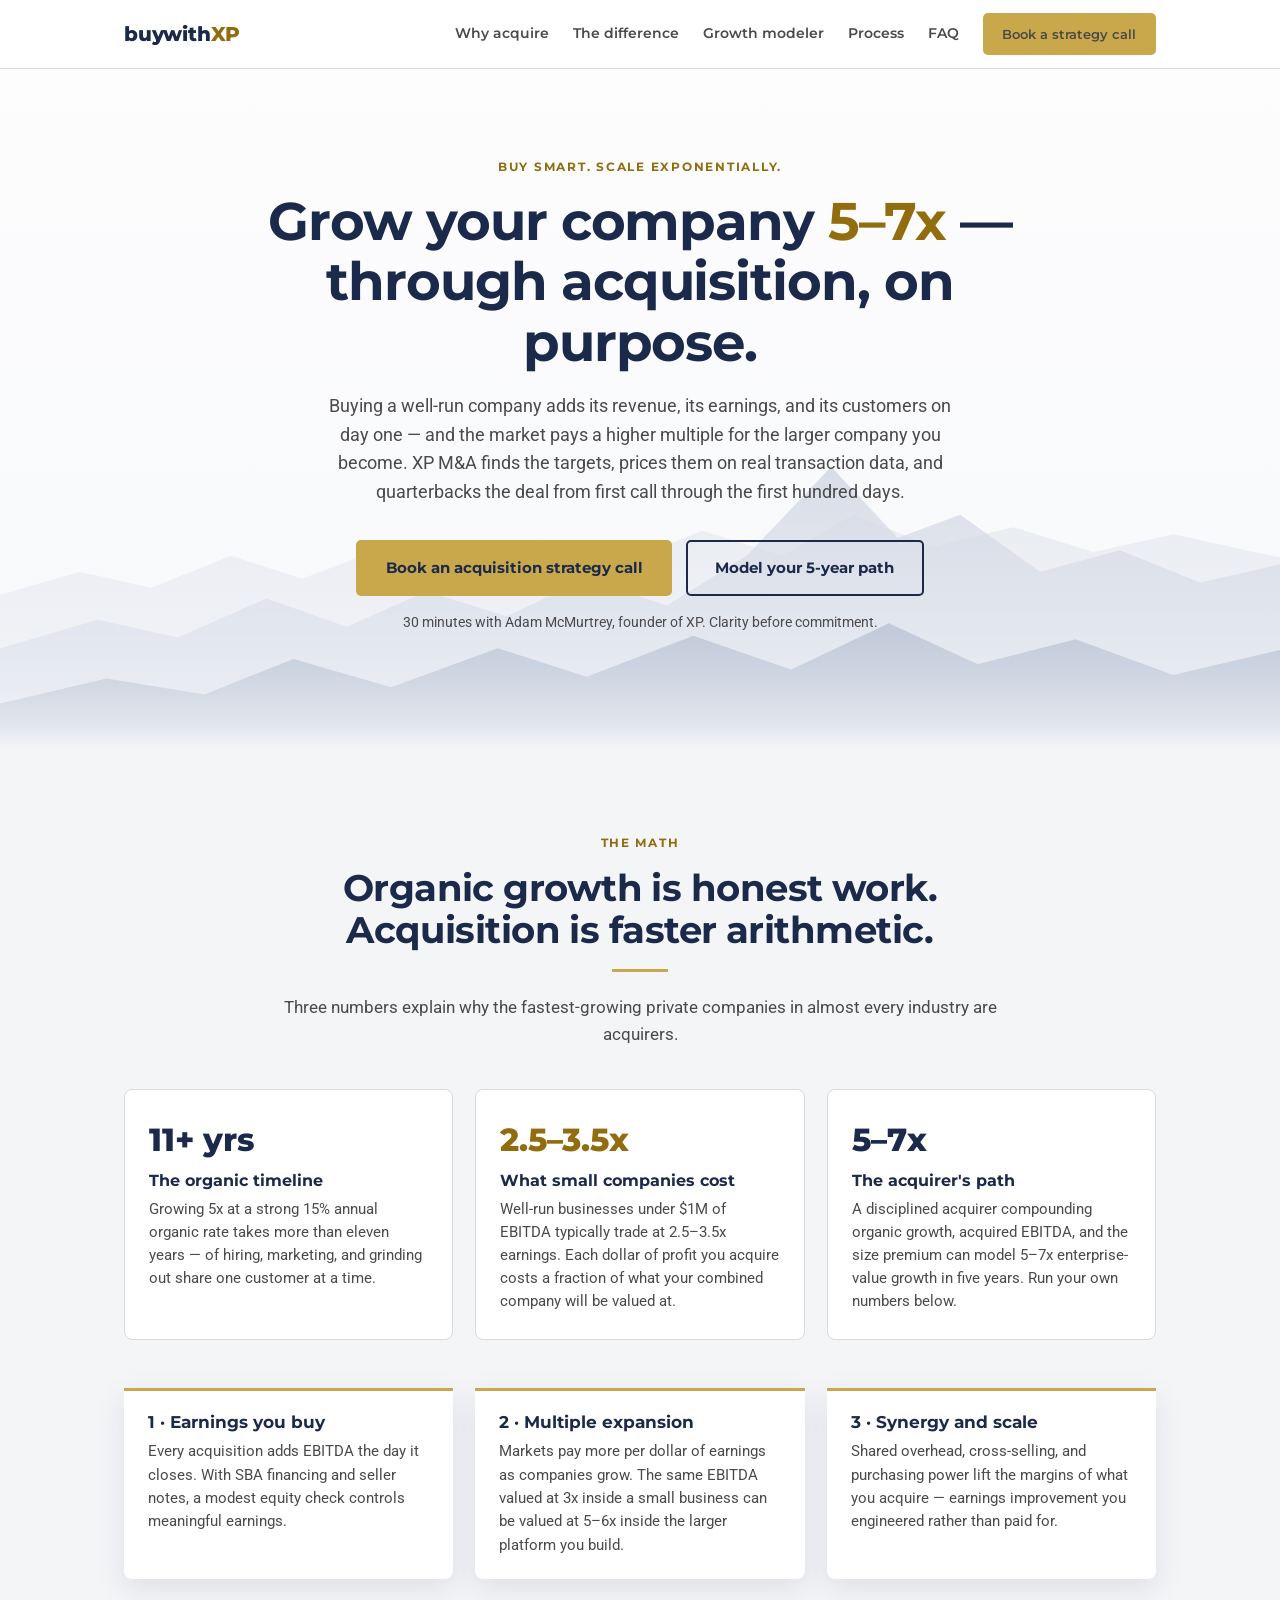
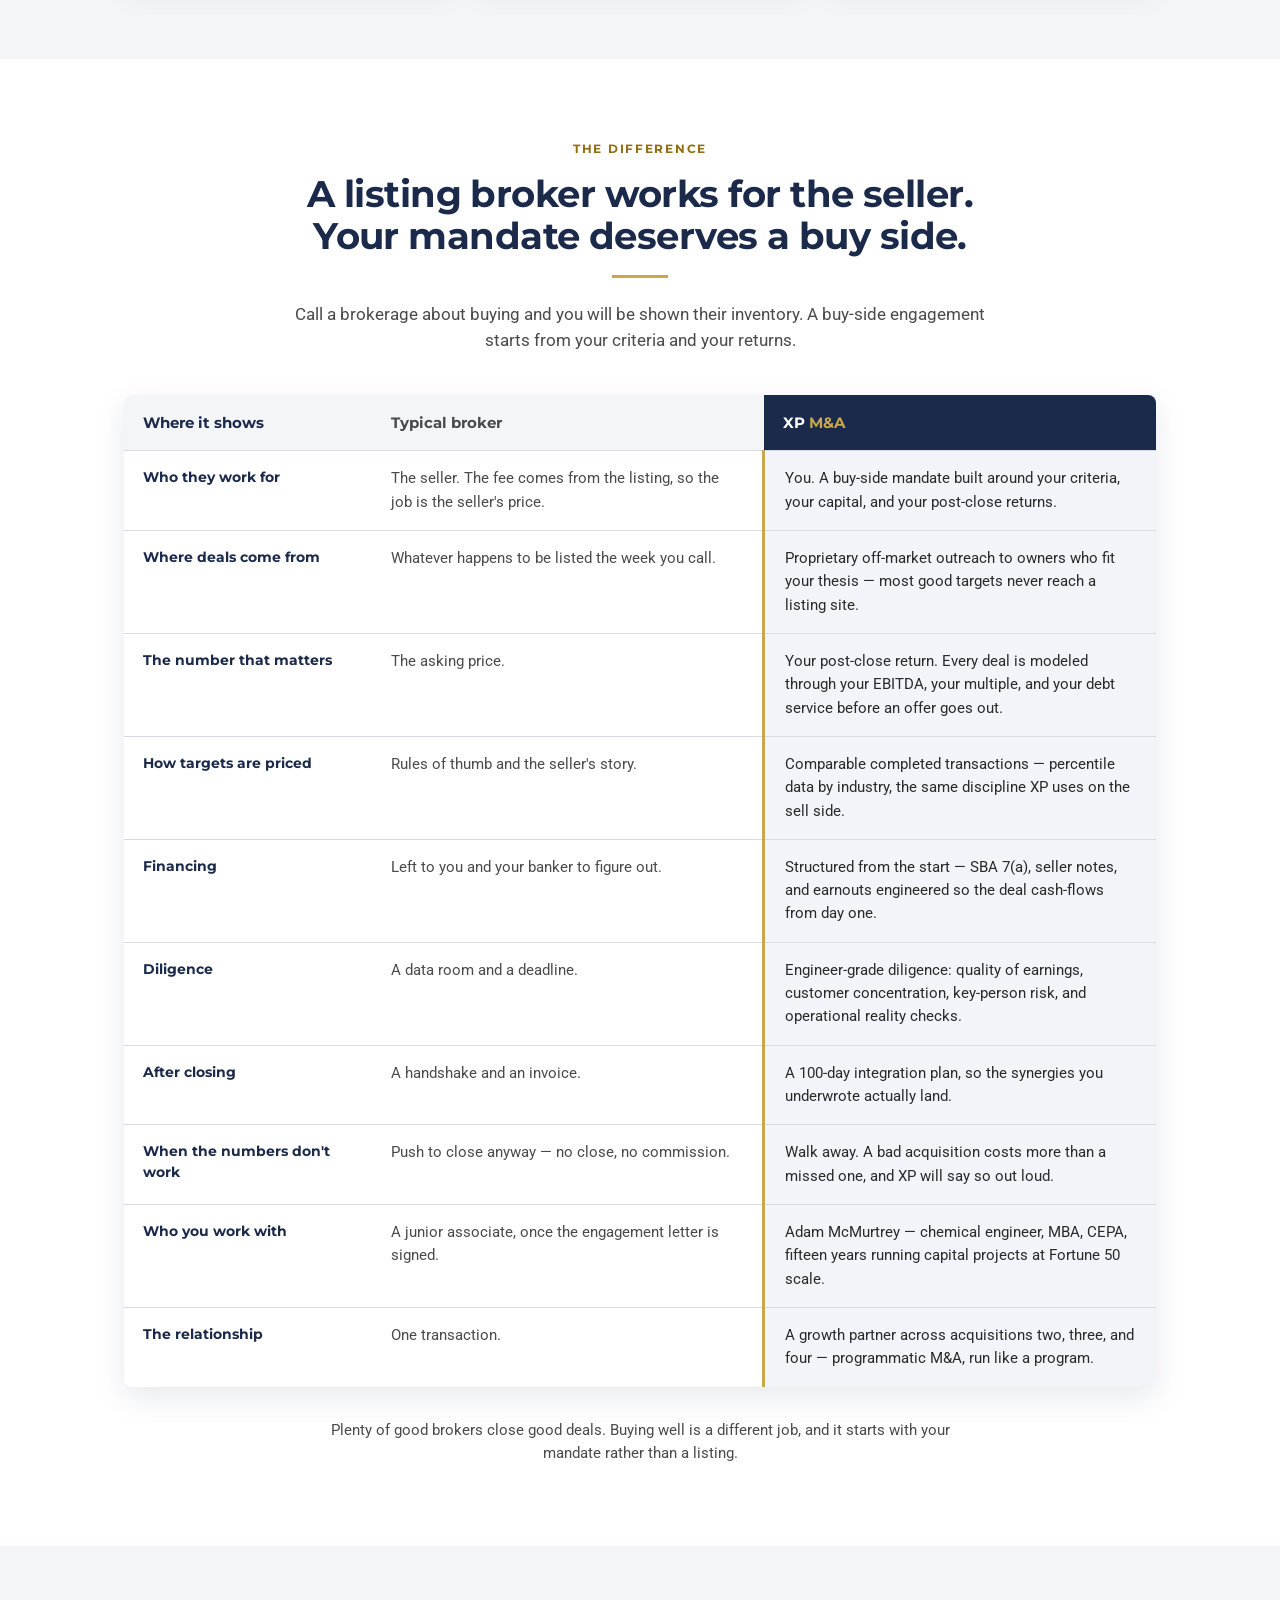
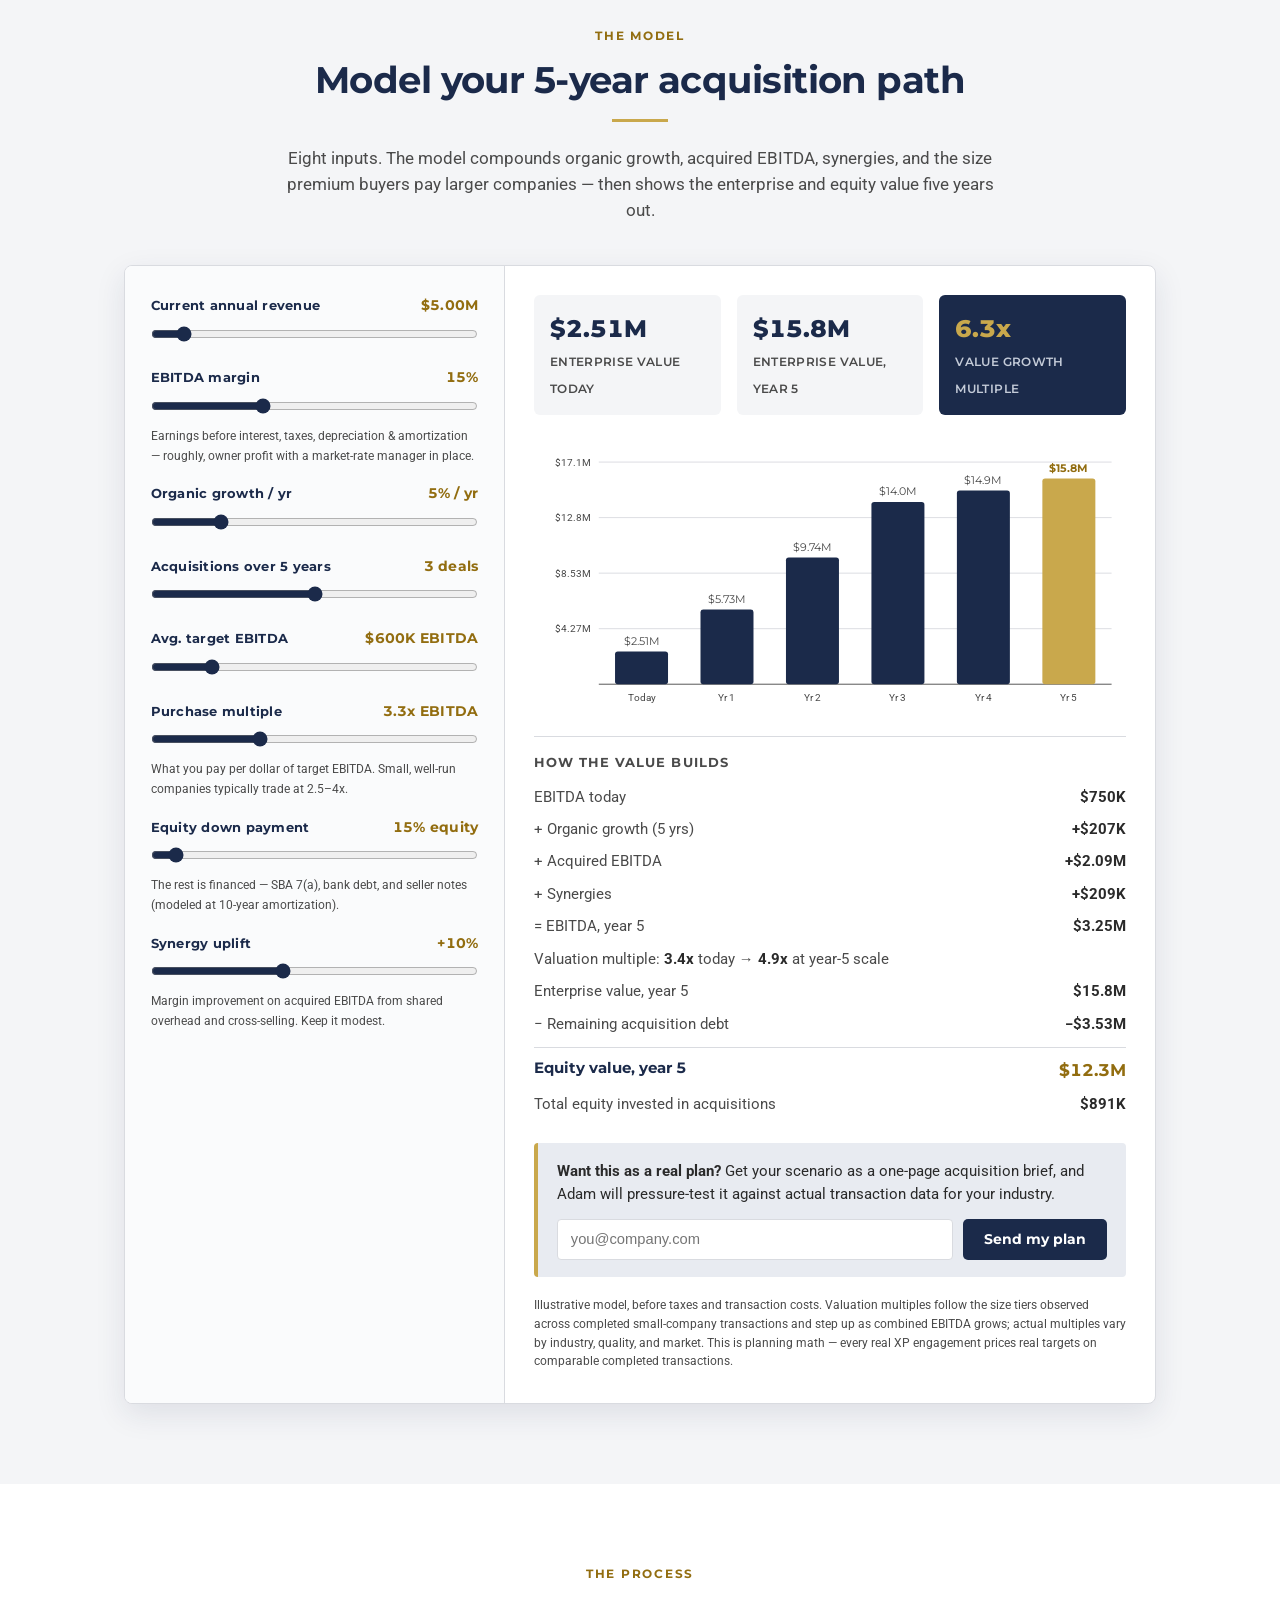
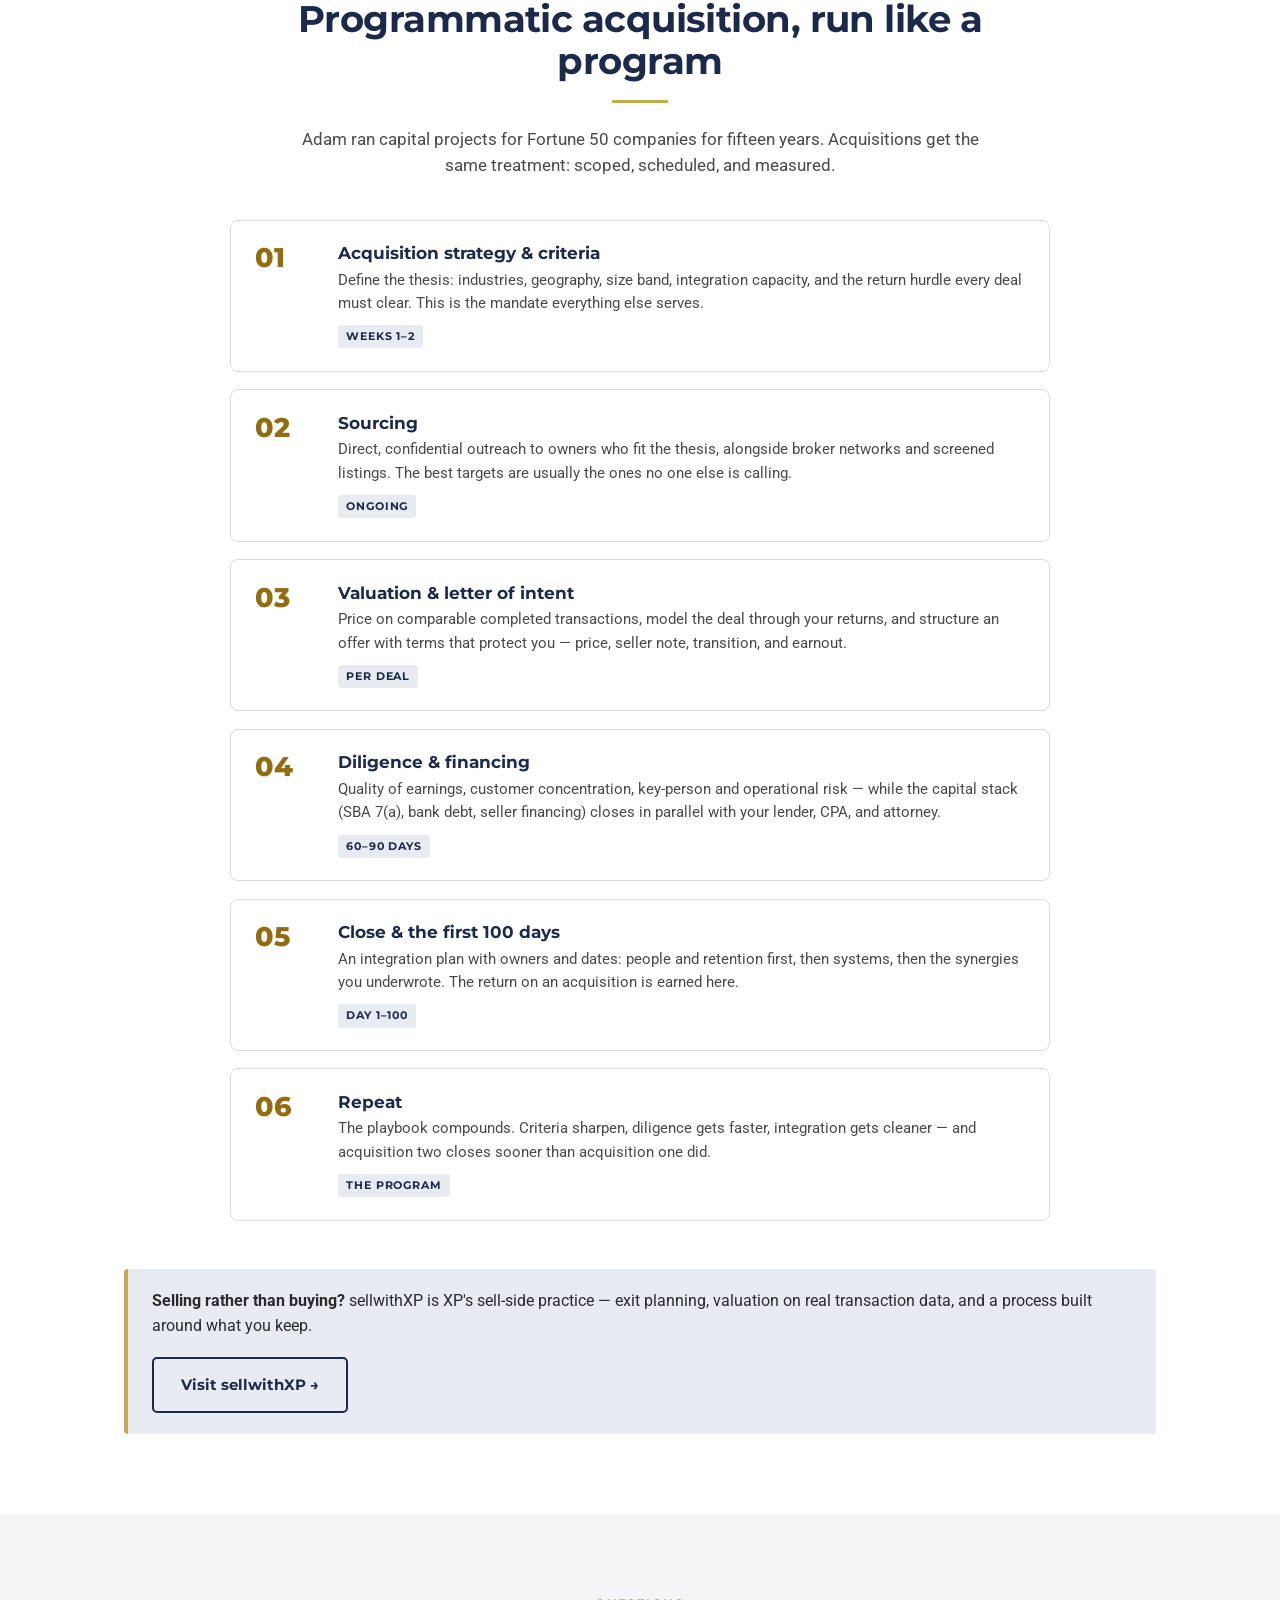
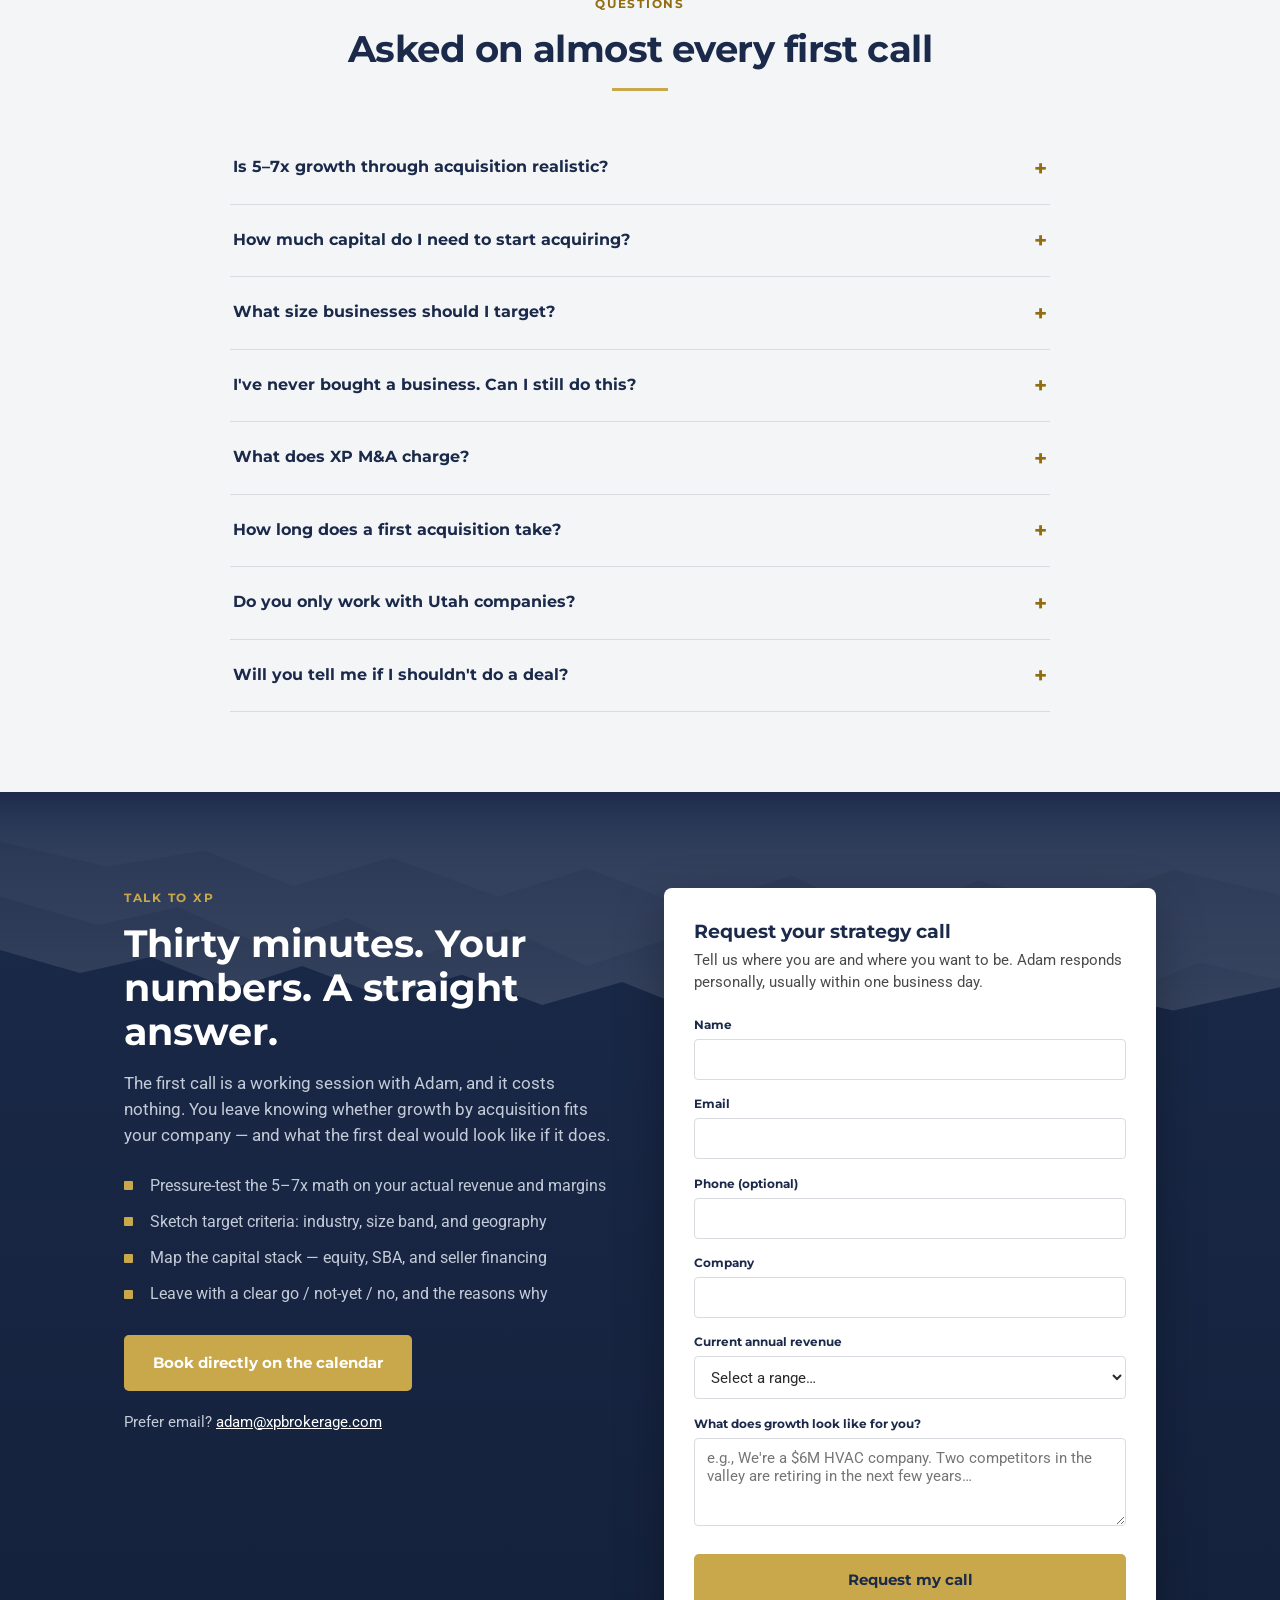
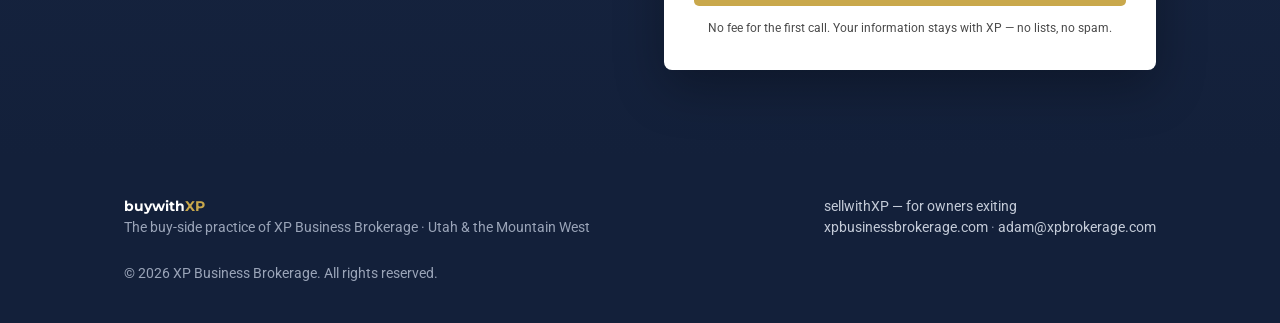
==== index.html @ 2d8450b0 "Add files via upload" ====
<!DOCTYPE html>
<html lang="en">
<head>
  <meta charset="UTF-8">
  <meta name="viewport" content="width=device-width, initial-scale=1.0">
  <title>Grow Your Company 5–7x Through Acquisition | Buy-Side M&A | buywithXP</title>
  <meta name="description" content="XP M&A is buy-side acquisition advisory for growing companies. Model your 5-year acquisition path, source off-market targets, and price deals on real transaction data. Book a strategy call.">
  <link rel="canonical" href="https://buywithxp.com/">
  <link rel="icon" type="image/svg+xml" href="assets/img/favicon.svg">

  <!-- Open Graph / social -->
  <meta property="og:type" content="website">
  <meta property="og:url" content="https://buywithxp.com/">
  <meta property="og:title" content="buywithXP — Grow 5–7x Through Acquisition">
  <meta property="og:description" content="Growth you would wait a decade for, acquired in a fraction of the time. Buy-side M&A advisory from XP — off-market sourcing, real transaction data, and a 100-day integration plan.">
  <meta name="twitter:card" content="summary_large_image">
  <meta name="twitter:title" content="buywithXP — Grow 5–7x Through Acquisition">
  <meta name="twitter:description" content="Buy-side M&A advisory for growing companies. Model your 5-year acquisition path and book a strategy call.">

  <link rel="preconnect" href="https://fonts.googleapis.com">
  <link rel="preconnect" href="https://fonts.gstatic.com" crossorigin>
  <link rel="stylesheet" href="assets/css/style.css">

  <!-- Structured data -->
  <script type="application/ld+json">
  {
    "@context": "https://schema.org",
    "@type": "ProfessionalService",
    "name": "XP M&A — buywithXP",
    "url": "https://buywithxp.com/",
    "description": "Buy-side mergers & acquisitions advisory helping established companies grow through programmatic acquisition.",
    "email": "adam@xpbrokerage.com",
    "founder": { "@type": "Person", "name": "Adam McMurtrey", "jobTitle": "Founder, XP Business Brokerage" },
    "areaServed": "Utah and the Mountain West",
    "parentOrganization": { "@type": "Organization", "name": "XP Business Brokerage", "url": "https://xpbusinessbrokerage.com/" },
    "sameAs": ["https://sellwithxp.com/", "https://xpbusinessbrokerage.com/"]
  }
  </script>
  <script type="application/ld+json">
  {
    "@context": "https://schema.org",
    "@type": "WebApplication",
    "name": "Acquisition Growth Modeler",
    "url": "https://buywithxp.com/#modeler",
    "applicationCategory": "BusinessApplication",
    "operatingSystem": "Web",
    "offers": { "@type": "Offer", "price": "0", "priceCurrency": "USD" },
    "description": "Free interactive model of a 5-year growth-by-acquisition path: organic growth, acquired EBITDA, size-premium multiple expansion, and the resulting enterprise and equity value."
  }
  </script>
  <script type="application/ld+json">
  {
    "@context": "https://schema.org",
    "@type": "FAQPage",
    "mainEntity": [
      {
        "@type": "Question",
        "name": "Is 5–7x growth through acquisition realistic?",
        "acceptedAnswer": { "@type": "Answer", "text": "It is a modeled outcome, and the mechanics behind it are real: small companies trade at low multiples of earnings, larger companies are valued at higher ones, and a disciplined acquirer compounds organic growth, acquired EBITDA, and that size premium at the same time. Whether a specific company gets there depends on buying at fair prices, financing sensibly, and integrating well. The modeler on this page shows the math; a real engagement grounds every number in comparable completed transactions." }
      },
      {
        "@type": "Question",
        "name": "How much capital do I need to start acquiring?",
        "acceptedAnswer": { "@type": "Answer", "text": "Less than most owners assume. SBA 7(a) financing funds acquisitions up to $5 million with roughly 10–15% down, and seller notes often carry part of the price. A $1.5M acquisition can require $150K–$300K of equity depending on structure. Every capital stack is deal-specific, and XP builds it with your lender, CPA, and attorney." }
      },
      {
        "@type": "Question",
        "name": "What size businesses should I target?",
        "acceptedAnswer": { "@type": "Answer", "text": "For most acquirers in the $1M–$20M revenue range, the sweet spot is targets with $150K–$1.5M of EBITDA — big enough to move your numbers, small enough to integrate and finance. Your acquisition criteria get defined precisely in the first two weeks of an engagement." }
      },
      {
        "@type": "Question",
        "name": "I have never bought a business. Can I still do this?",
        "acceptedAnswer": { "@type": "Answer", "text": "Yes. The process exists so a first-time acquirer can move like an experienced one. XP quarterbacks the deal — sourcing, valuation, offer structure, diligence, and financing — and coordinates your CPA and attorney so nothing falls between specialists." }
      },
      {
        "@type": "Question",
        "name": "What does XP M&A charge?",
        "acceptedAnswer": { "@type": "Answer", "text": "Buy-side engagements combine a modest monthly retainer with a success fee at closing. The structure is designed so XP is paid to find the right deal, and it is covered in plain terms on the first call." }
      },
      {
        "@type": "Question",
        "name": "How long does a first acquisition take?",
        "acceptedAnswer": { "@type": "Answer", "text": "Plan on 6–12 months from mandate to close. Sourcing the right target is the long pole; diligence and financing typically run 60–90 days once a letter of intent is signed. Acquirers running a programmatic playbook close their second deal faster than their first." }
      },
      {
        "@type": "Question",
        "name": "Do you only work with Utah companies?",
        "acceptedAnswer": { "@type": "Answer", "text": "XP is based on the Wasatch Front and works most actively in Utah and the Mountain West. Sourcing, valuation, and deal management run well remotely, so mandates outside the region are considered case by case." }
      }
    ]
  }
  </script>
  <script type="application/ld+json">
  {
    "@context": "https://schema.org",
    "@type": "BreadcrumbList",
    "itemListElement": [
      { "@type": "ListItem", "position": 1, "name": "buywithXP", "item": "https://buywithxp.com/" }
    ]
  }
  </script>
</head>
<body>

<header class="site-header">
  <div class="wrap">
    <a class="logo" href="#top">buywith<span>XP</span></a>
    <button class="nav-toggle" aria-label="Menu" aria-expanded="false">
      <span></span><span></span><span></span>
    </button>
    <nav class="nav-links" id="navLinks">
      <a href="#case">Why acquire</a>
      <a href="#compare">The difference</a>
      <a href="#modeler">Growth modeler</a>
      <a href="#process">Process</a>
      <a href="#faq">FAQ</a>
      <a href="#talk" class="btn btn-gold">Book a strategy call</a>
    </nav>
  </div>
</header>

<main id="top">

  <!-- ============ HERO ============ -->
  <section class="hero" id="hero">
    <div class="hero-ridge">
      <img src="assets/img/wasatch.svg" alt="" role="presentation">
    </div>
    <div class="wrap">
      <span class="kicker">Buy Smart. Scale Exponentially.</span>
      <h1>Grow your company <em>5–7x</em> — through acquisition, on purpose.</h1>
      <p class="sub">Buying a well-run company adds its revenue, its earnings, and its customers on day one — and the market pays a higher multiple for the larger company you become. XP M&amp;A finds the targets, prices them on real transaction data, and quarterbacks the deal from first call through the first hundred days.</p>
      <div class="hero-ctas">
        <a class="btn btn-gold" href="#talk">Book an acquisition strategy call</a>
        <a class="btn btn-ghost" href="#modeler">Model your 5-year path</a>
      </div>
      <p class="hero-note">30 minutes with Adam McMurtrey, founder of XP. Clarity before commitment.</p>
    </div>
  </section>

  <!-- ============ THE CASE ============ -->
  <section class="sec-mist" id="case">
    <div class="wrap">
      <div class="sec-head center reveal">
        <span class="kicker">The math</span>
        <h2>Organic growth is honest work. Acquisition is faster arithmetic.</h2>
        <hr class="gold-rule center">
        <p class="lede">Three numbers explain why the fastest-growing private companies in almost every industry are acquirers.</p>
      </div>

      <div class="case-grid">
        <div class="case-card reveal">
          <span class="num">11+ yrs</span>
          <h3>The organic timeline</h3>
          <p>Growing 5x at a strong 15% annual organic rate takes more than eleven years — of hiring, marketing, and grinding out share one customer at a time.</p>
        </div>
        <div class="case-card reveal">
          <span class="num gold">2.5–3.5x</span>
          <h3>What small companies cost</h3>
          <p>Well-run businesses under $1M of EBITDA typically trade at 2.5–3.5x earnings. Each dollar of profit you acquire costs a fraction of what your combined company will be valued at.</p>
        </div>
        <div class="case-card reveal">
          <span class="num">5–7x</span>
          <h3>The acquirer's path</h3>
          <p>A disciplined acquirer compounding organic growth, acquired EBITDA, and the size premium can model 5–7x enterprise-value growth in five years. Run your own numbers below.</p>
        </div>
      </div>

      <div class="levers">
        <div class="lever reveal">
          <h3>1 · Earnings you buy</h3>
          <p>Every acquisition adds EBITDA the day it closes. With SBA financing and seller notes, a modest equity check controls meaningful earnings.</p>
        </div>
        <div class="lever reveal">
          <h3>2 · Multiple expansion</h3>
          <p>Markets pay more per dollar of earnings as companies grow. The same EBITDA valued at 3x inside a small business can be valued at 5–6x inside the larger platform you build.</p>
        </div>
        <div class="lever reveal">
          <h3>3 · Synergy and scale</h3>
          <p>Shared overhead, cross-selling, and purchasing power lift the margins of what you acquire — earnings improvement you engineered rather than paid for.</p>
        </div>
      </div>
    </div>
  </section>

  <!-- ============ COMPARISON ============ -->
  <section id="compare">
    <div class="wrap">
      <div class="sec-head center reveal">
        <span class="kicker">The difference</span>
        <h2>A listing broker works for the seller. Your mandate deserves a buy side.</h2>
        <hr class="gold-rule center">
        <p class="lede">Call a brokerage about buying and you will be shown their inventory. A buy-side engagement starts from your criteria and your returns.</p>
      </div>

      <table class="compare-table reveal">
        <thead>
          <tr>
            <th class="dim-col">Where it shows</th>
            <th class="them">Typical broker</th>
            <th class="us">XP <span>M&amp;A</span></th>
          </tr>
        </thead>
        <tbody>
          <tr>
            <td class="dim">Who they work for</td>
            <td class="them-cell">The seller. The fee comes from the listing, so the job is the seller's price.</td>
            <td class="us-cell">You. A buy-side mandate built around your criteria, your capital, and your post-close returns.</td>
          </tr>
          <tr>
            <td class="dim">Where deals come from</td>
            <td class="them-cell">Whatever happens to be listed the week you call.</td>
            <td class="us-cell">Proprietary off-market outreach to owners who fit your thesis — most good targets never reach a listing site.</td>
          </tr>
          <tr>
            <td class="dim">The number that matters</td>
            <td class="them-cell">The asking price.</td>
            <td class="us-cell">Your post-close return. Every deal is modeled through your EBITDA, your multiple, and your debt service before an offer goes out.</td>
          </tr>
          <tr>
            <td class="dim">How targets are priced</td>
            <td class="them-cell">Rules of thumb and the seller's story.</td>
            <td class="us-cell">Comparable completed transactions — percentile data by industry, the same discipline XP uses on the sell side.</td>
          </tr>
          <tr>
            <td class="dim">Financing</td>
            <td class="them-cell">Left to you and your banker to figure out.</td>
            <td class="us-cell">Structured from the start — SBA 7(a), seller notes, and earnouts engineered so the deal cash-flows from day one.</td>
          </tr>
          <tr>
            <td class="dim">Diligence</td>
            <td class="them-cell">A data room and a deadline.</td>
            <td class="us-cell">Engineer-grade diligence: quality of earnings, customer concentration, key-person risk, and operational reality checks.</td>
          </tr>
          <tr>
            <td class="dim">After closing</td>
            <td class="them-cell">A handshake and an invoice.</td>
            <td class="us-cell">A 100-day integration plan, so the synergies you underwrote actually land.</td>
          </tr>
          <tr>
            <td class="dim">When the numbers don't work</td>
            <td class="them-cell">Push to close anyway — no close, no commission.</td>
            <td class="us-cell">Walk away. A bad acquisition costs more than a missed one, and XP will say so out loud.</td>
          </tr>
          <tr>
            <td class="dim">Who you work with</td>
            <td class="them-cell">A junior associate, once the engagement letter is signed.</td>
            <td class="us-cell">Adam McMurtrey — chemical engineer, MBA, CEPA, fifteen years running capital projects at Fortune 50 scale.</td>
          </tr>
          <tr>
            <td class="dim">The relationship</td>
            <td class="them-cell">One transaction.</td>
            <td class="us-cell">A growth partner across acquisitions two, three, and four — programmatic M&amp;A, run like a program.</td>
          </tr>
        </tbody>
      </table>

      <p class="compare-close">Plenty of good brokers close good deals. Buying well is a different job, and it starts with your mandate rather than a listing.</p>
    </div>
  </section>

  <!-- ============ MODELER ============ -->
  <section class="sec-mist" id="modeler">
    <div class="wrap">
      <div class="sec-head center reveal">
        <span class="kicker">The model</span>
        <h2>Model your 5-year acquisition path</h2>
        <hr class="gold-rule center">
        <p class="lede">Eight inputs. The model compounds organic growth, acquired EBITDA, synergies, and the size premium buyers pay larger companies — then shows the enterprise and equity value five years out.</p>
      </div>

      <div class="modeler reveal">
        <div class="modeler-inputs">
          <div class="field">
            <label for="inRevenue">Current annual revenue <output id="outRevenue"></output></label>
            <input type="range" id="inRevenue" min="1000000" max="50000000" step="250000" value="5000000">
          </div>
          <div class="field">
            <label for="inMargin">EBITDA margin <output id="outMargin"></output></label>
            <input type="range" id="inMargin" min="5" max="35" step="1" value="15">
            <p class="hint">Earnings before interest, taxes, depreciation &amp; amortization — roughly, owner profit with a market-rate manager in place.</p>
          </div>
          <div class="field">
            <label for="inOrganic">Organic growth / yr <output id="outOrganic"></output></label>
            <input type="range" id="inOrganic" min="0" max="25" step="1" value="5">
          </div>
          <div class="field">
            <label for="inDeals">Acquisitions over 5 years <output id="outDeals"></output></label>
            <input type="range" id="inDeals" min="1" max="5" step="1" value="3">
          </div>
          <div class="field">
            <label for="inTarget">Avg. target EBITDA <output id="outTarget"></output></label>
            <input type="range" id="inTarget" min="100000" max="3000000" step="50000" value="600000">
          </div>
          <div class="field">
            <label for="inMultiple">Purchase multiple <output id="outMultiple"></output></label>
            <input type="range" id="inMultiple" min="20" max="60" step="1" value="33">
            <p class="hint">What you pay per dollar of target EBITDA. Small, well-run companies typically trade at 2.5–4x.</p>
          </div>
          <div class="field">
            <label for="inDown">Equity down payment <output id="outDown"></output></label>
            <input type="range" id="inDown" min="10" max="100" step="5" value="15">
            <p class="hint">The rest is financed — SBA 7(a), bank debt, and seller notes (modeled at 10-year amortization).</p>
          </div>
          <div class="field">
            <label for="inSynergy">Synergy uplift <output id="outSynergy"></output></label>
            <input type="range" id="inSynergy" min="0" max="25" step="1" value="10">
            <p class="hint">Margin improvement on acquired EBITDA from shared overhead and cross-selling. Keep it modest.</p>
          </div>
        </div>

        <div class="modeler-results">
          <div class="headline-stats">
            <div class="stat">
              <span class="v" id="stEvNow">–</span>
              <span class="l">Enterprise value today</span>
            </div>
            <div class="stat">
              <span class="v" id="stEvY5">–</span>
              <span class="l">Enterprise value, year 5</span>
            </div>
            <div class="stat hi">
              <span class="v" id="stGrowth">–</span>
              <span class="l">Value growth multiple</span>
            </div>
          </div>

          <svg id="modelChart" viewBox="0 0 640 300" role="img" aria-label="Enterprise value by year"></svg>

          <div class="bridge">
            <h4>How the value builds</h4>
            <div class="bridge-row"><span>EBITDA today</span><b id="brE0">–</b></div>
            <div class="bridge-row"><span>+ Organic growth (5 yrs)</span><b id="brOrganic">–</b></div>
            <div class="bridge-row"><span>+ Acquired EBITDA</span><b id="brAcquired">–</b></div>
            <div class="bridge-row"><span>+ Synergies</span><b id="brSynergy">–</b></div>
            <div class="bridge-row"><span>= EBITDA, year 5</span><b id="brE5">–</b></div>
            <div class="bridge-row"><span>Valuation multiple: <b id="brMultNow">–</b> today → <b id="brMultY5">–</b> at year-5 scale</span><span></span></div>
            <div class="bridge-row"><span>Enterprise value, year 5</span><b id="brEv5">–</b></div>
            <div class="bridge-row"><span>− Remaining acquisition debt</span><b id="brDebt">–</b></div>
            <div class="bridge-row total"><span>Equity value, year 5</span><b id="brEquity">–</b></div>
            <div class="bridge-row"><span>Total equity invested in acquisitions</span><b id="brInvested">–</b></div>
          </div>

          <div class="model-cta">
            <p><strong>Want this as a real plan?</strong> Get your scenario as a one-page acquisition brief, and Adam will pressure-test it against actual transaction data for your industry.</p>
            <form id="planForm" novalidate>
              <input type="email" id="planEmail" name="email" placeholder="you@company.com" required aria-label="Your email">
              <button type="submit" class="btn btn-navy">Send my plan</button>
            </form>
            <p class="form-status" id="planStatus" role="status"></p>
          </div>

          <p class="model-disclaimer">Illustrative model, before taxes and transaction costs. Valuation multiples follow the size tiers observed across completed small-company transactions and step up as combined EBITDA grows; actual multiples vary by industry, quality, and market. This is planning math — every real XP engagement prices real targets on comparable completed transactions.</p>
        </div>
      </div>
    </div>
  </section>

  <!-- ============ PROCESS ============ -->
  <section id="process">
    <div class="wrap">
      <div class="sec-head center reveal">
        <span class="kicker">The process</span>
        <h2>Programmatic acquisition, run like a program</h2>
        <hr class="gold-rule center">
        <p class="lede">Adam ran capital projects for Fortune 50 companies for fifteen years. Acquisitions get the same treatment: scoped, scheduled, and measured.</p>
      </div>

      <div class="steps">
        <div class="step reveal">
          <div>
            <h3>Acquisition strategy &amp; criteria</h3>
            <p>Define the thesis: industries, geography, size band, integration capacity, and the return hurdle every deal must clear. This is the mandate everything else serves.</p>
            <span class="tag">Weeks 1–2</span>
          </div>
        </div>
        <div class="step reveal">
          <div>
            <h3>Sourcing</h3>
            <p>Direct, confidential outreach to owners who fit the thesis, alongside broker networks and screened listings. The best targets are usually the ones no one else is calling.</p>
            <span class="tag">Ongoing</span>
          </div>
        </div>
        <div class="step reveal">
          <div>
            <h3>Valuation &amp; letter of intent</h3>
            <p>Price on comparable completed transactions, model the deal through your returns, and structure an offer with terms that protect you — price, seller note, transition, and earnout.</p>
            <span class="tag">Per deal</span>
          </div>
        </div>
        <div class="step reveal">
          <div>
            <h3>Diligence &amp; financing</h3>
            <p>Quality of earnings, customer concentration, key-person and operational risk — while the capital stack (SBA 7(a), bank debt, seller financing) closes in parallel with your lender, CPA, and attorney.</p>
            <span class="tag">60–90 days</span>
          </div>
        </div>
        <div class="step reveal">
          <div>
            <h3>Close &amp; the first 100 days</h3>
            <p>An integration plan with owners and dates: people and retention first, then systems, then the synergies you underwrote. The return on an acquisition is earned here.</p>
            <span class="tag">Day 1–100</span>
          </div>
        </div>
        <div class="step reveal">
          <div>
            <h3>Repeat</h3>
            <p>The playbook compounds. Criteria sharpen, diligence gets faster, integration gets cleaner — and acquisition two closes sooner than acquisition one did.</p>
            <span class="tag">The program</span>
          </div>
        </div>
      </div>

      <div class="crosslink reveal" style="margin-top:3rem;">
        <p><strong>Selling rather than buying?</strong> sellwithXP is XP's sell-side practice — exit planning, valuation on real transaction data, and a process built around what you keep.</p>
        <a class="btn btn-ghost" href="https://sellwithxp.com/">Visit sellwithXP →</a>
      </div>
    </div>
  </section>

  <!-- ============ FAQ ============ -->
  <section class="sec-mist" id="faq">
    <div class="wrap">
      <div class="sec-head center reveal">
        <span class="kicker">Questions</span>
        <h2>Asked on almost every first call</h2>
        <hr class="gold-rule center">
      </div>

      <div class="faq-list reveal">
        <details class="faq-item">
          <summary>Is 5–7x growth through acquisition realistic?</summary>
          <div class="faq-body">
            <p>It is a modeled outcome, and the mechanics behind it are real: small companies trade at low multiples of earnings, larger companies are valued at higher ones, and a disciplined acquirer compounds organic growth, acquired EBITDA, and that size premium at the same time.</p>
            <p>Whether a specific company gets there depends on buying at fair prices, financing sensibly, and integrating well — plenty of acquirers underperform by overpaying for the wrong deal. The modeler above shows the math honestly. A real engagement grounds every number in comparable completed transactions.</p>
          </div>
        </details>
        <details class="faq-item">
          <summary>How much capital do I need to start acquiring?</summary>
          <div class="faq-body">
            <p>Less than most owners assume. SBA 7(a) financing funds acquisitions up to $5M with roughly 10–15% down, and seller notes often carry part of the price. A $1.5M acquisition can require $150K–$300K of equity depending on structure.</p>
            <p>Every capital stack is deal-specific, and XP builds it alongside your lender, CPA, and attorney.</p>
          </div>
        </details>
        <details class="faq-item">
          <summary>What size businesses should I target?</summary>
          <div class="faq-body">
            <p>For most acquirers in the $1M–$20M revenue range, the sweet spot is targets with $150K–$1.5M of EBITDA — large enough to move your numbers, small enough to integrate and finance cleanly. Your criteria get defined precisely in the first two weeks of an engagement.</p>
          </div>
        </details>
        <details class="faq-item">
          <summary>I've never bought a business. Can I still do this?</summary>
          <div class="faq-body">
            <p>Yes. The process exists so a first-time acquirer can move like an experienced one. XP quarterbacks the deal — sourcing, valuation, offer structure, diligence, and financing — and coordinates your CPA and attorney so nothing falls between specialists. You stay in control of every decision; you just never face one unprepared.</p>
          </div>
        </details>
        <details class="faq-item">
          <summary>What does XP M&amp;A charge?</summary>
          <div class="faq-body">
            <p>Buy-side engagements combine a modest monthly retainer with a success fee at closing. The structure is designed so XP is paid to find the right deal, and it is covered in plain terms on the first call — before you commit to anything.</p>
          </div>
        </details>
        <details class="faq-item">
          <summary>How long does a first acquisition take?</summary>
          <div class="faq-body">
            <p>Plan on 6–12 months from mandate to close. Sourcing the right target is the long pole; diligence and financing typically run 60–90 days once a letter of intent is signed. Acquirers running a programmatic playbook close their second deal faster than their first.</p>
          </div>
        </details>
        <details class="faq-item">
          <summary>Do you only work with Utah companies?</summary>
          <div class="faq-body">
            <p>XP is based on the Wasatch Front and works most actively in Utah and the Mountain West. Sourcing, valuation, and deal management run well remotely, so mandates outside the region are considered case by case.</p>
          </div>
        </details>
        <details class="faq-item">
          <summary>Will you tell me if I shouldn't do a deal?</summary>
          <div class="faq-body">
            <p>Yes — that is a core part of the service. A bad acquisition costs more than a missed one. When diligence turns up problems the price can't fix, XP recommends walking away, and has.</p>
          </div>
        </details>
      </div>
    </div>
  </section>

  <!-- ============ TALK ============ -->
  <section class="sec-navy on-navy closing" id="talk">
    <div class="closing-ridge">
      <img src="assets/img/wasatch.svg" alt="" role="presentation">
    </div>
    <div class="wrap">
      <div class="talk-grid">
        <div class="talk-copy reveal">
          <span class="kicker">Talk to XP</span>
          <h2>Thirty minutes. Your numbers. A straight answer.</h2>
          <p class="lede">The first call is a working session with Adam, and it costs nothing. You leave knowing whether growth by acquisition fits your company — and what the first deal would look like if it does.</p>
          <ul class="talk-points">
            <li>Pressure-test the 5–7x math on your actual revenue and margins</li>
            <li>Sketch target criteria: industry, size band, and geography</li>
            <li>Map the capital stack — equity, SBA, and seller financing</li>
            <li>Leave with a clear go / not-yet / no, and the reasons why</li>
          </ul>
          <a class="btn btn-gold" id="bookBtn" href="#talk-form">Book directly on the calendar</a>
          <p class="talk-alt" style="margin-top:1.2rem;">Prefer email? <a href="mailto:adam@xpbrokerage.com">adam@xpbrokerage.com</a></p>
        </div>

        <div class="cta-panel reveal" id="talk-form">
          <h3>Request your strategy call</h3>
          <p>Tell us where you are and where you want to be. Adam responds personally, usually within one business day.</p>
          <form id="contactForm" novalidate>
            <label for="cfName">Name</label>
            <input type="text" id="cfName" name="name" autocomplete="name" required>

            <label for="cfEmail">Email</label>
            <input type="email" id="cfEmail" name="email" autocomplete="email" required>

            <label for="cfPhone">Phone (optional)</label>
            <input type="tel" id="cfPhone" name="phone" autocomplete="tel">

            <label for="cfCompany">Company</label>
            <input type="text" id="cfCompany" name="company" autocomplete="organization">

            <label for="cfRevenue">Current annual revenue</label>
            <select id="cfRevenue" name="revenue_range">
              <option value="">Select a range…</option>
              <option>Under $1M</option>
              <option>$1M – $5M</option>
              <option>$5M – $10M</option>
              <option>$10M – $25M</option>
              <option>Over $25M</option>
            </select>

            <label for="cfGoal">What does growth look like for you?</label>
            <textarea id="cfGoal" name="message" placeholder="e.g., We're a $6M HVAC company. Two competitors in the valley are retiring in the next few years…"></textarea>

            <button type="submit" class="btn btn-gold">Request my call</button>
            <p class="form-status" id="contactStatus" role="status"></p>
            <p class="form-note">No fee for the first call. Your information stays with XP — no lists, no spam.</p>
          </form>
        </div>
      </div>
    </div>
  </section>

</main>

<footer class="site-footer">
  <div class="wrap">
    <div>
      <span class="footer-brand">buywith<span>XP</span></span><br>
      The buy-side practice of XP Business Brokerage · Utah &amp; the Mountain West
    </div>
    <div>
      <a href="https://sellwithxp.com/">sellwithXP — for owners exiting</a><br>
      <a href="https://xpbusinessbrokerage.com/">xpbusinessbrokerage.com</a> · <a href="mailto:adam@xpbrokerage.com">adam@xpbrokerage.com</a>
    </div>
    <div>© 2026 XP Business Brokerage. All rights reserved.</div>
  </div>
</footer>

<script src="assets/js/modeler.js" defer></script>
<script src="assets/js/main.js" defer></script>
</body>
</html>
---- assets/css/style.css ----
/* ============================================================
   buywithXP — XP M&A buy-side site
   Light theme on the XP palette (v4 pattern shared with sellwithXP)
   ============================================================ */

@import url('https://fonts.googleapis.com/css2?family=Montserrat:wght@600;700;800&family=Roboto:wght@400;500;700&display=swap');

:root {
  /* Core brand */
  --xp-midnight:      #1B2A4A;
  --xp-midnight-deep: #13203A;
  --xp-steel:         #4A4A4A;
  --xp-ink:           #2A2A2A;

  /* Two gold tokens — do not swap them.
     --xp-gold is for fills, rules, bars, and text ON NAVY.
     --xp-gold-text is the darkened, AA-safe gold for text on light bg. */
  --xp-gold:      #C9A84C;
  --xp-gold-text: #926D10;

  /* Neutrals */
  --xp-white:  #FFFFFF;
  --xp-mist:   #F4F5F7;
  --xp-tint:   #E8EBF1;
  --xp-border: #D9DBE0;

  --font-head: 'Montserrat', 'Inter', Calibri, Arial, sans-serif;
  --font-body: 'Roboto', Arial, Helvetica, sans-serif;

  --maxw: 1080px;
  --radius: 8px;
  --shadow: 0 10px 30px rgba(27, 42, 74, 0.10);
}

* { margin: 0; padding: 0; box-sizing: border-box; }
html { scroll-behavior: smooth; }

body {
  font-family: var(--font-body);
  color: var(--xp-ink);
  background: var(--xp-white);
  line-height: 1.55;
  font-size: 17px;
  -webkit-font-smoothing: antialiased;
}

img, svg { max-width: 100%; }

h1, h2, h3, h4 {
  font-family: var(--font-head);
  color: var(--xp-midnight);
  line-height: 1.15;
  font-weight: 700;
}

p { color: var(--xp-steel); }
strong { color: var(--xp-ink); }

a { color: var(--xp-midnight); }
a:hover { color: var(--xp-gold-text); }

.wrap { max-width: var(--maxw); margin: 0 auto; padding: 0 24px; }

.kicker {
  font-family: var(--font-head);
  font-size: 0.78rem;
  font-weight: 700;
  letter-spacing: 0.14em;
  text-transform: uppercase;
  color: var(--xp-gold-text);
  display: block;
  margin-bottom: 0.9rem;
}

.gold-rule {
  border: none;
  border-top: 3px solid var(--xp-gold);
  width: 56px;
  margin: 1.1rem 0 1.4rem;
}
.gold-rule.center { margin-left: auto; margin-right: auto; }

/* ---------- Buttons ---------- */
.btn {
  display: inline-block;
  font-family: var(--font-head);
  font-weight: 700;
  font-size: 0.95rem;
  padding: 0.9rem 1.7rem;
  border-radius: 5px;
  text-decoration: none;
  border: 2px solid transparent;
  cursor: pointer;
  transition: transform 0.15s ease, box-shadow 0.15s ease, background 0.15s ease;
}
.btn:active { transform: translateY(1px); }

.btn-gold {
  background: var(--xp-gold);
  color: var(--xp-midnight);
}
.btn-gold:hover { background: #d4b55e; color: var(--xp-midnight); box-shadow: var(--shadow); }

.btn-navy {
  background: var(--xp-midnight);
  color: var(--xp-white);
}
.btn-navy:hover { background: var(--xp-midnight-deep); color: var(--xp-white); }

.btn-ghost {
  background: transparent;
  color: var(--xp-midnight);
  border-color: var(--xp-midnight);
}
.btn-ghost:hover { background: var(--xp-tint); color: var(--xp-midnight); }

/* On navy sections */
.on-navy .btn-ghost { color: var(--xp-white); border-color: rgba(255,255,255,0.55); }
.on-navy .btn-ghost:hover { background: rgba(255,255,255,0.08); color: var(--xp-white); }

/* ---------- Header ---------- */
.site-header {
  position: sticky;
  top: 0;
  z-index: 60;
  background: rgba(255,255,255,0.94);
  backdrop-filter: blur(8px);
  border-bottom: 1px solid var(--xp-border);
}
.site-header .wrap {
  display: flex;
  align-items: center;
  justify-content: space-between;
  height: 68px;
}
.logo {
  font-family: var(--font-head);
  font-weight: 800;
  font-size: 1.25rem;
  color: var(--xp-midnight);
  text-decoration: none;
  letter-spacing: -0.01em;
}
.logo span { color: var(--xp-gold-text); }
.logo:hover { color: var(--xp-midnight); }

.nav-links { display: flex; align-items: center; gap: 1.5rem; }
.nav-links a {
  font-family: var(--font-head);
  font-size: 0.86rem;
  font-weight: 600;
  color: var(--xp-steel);
  text-decoration: none;
}
.nav-links a:hover { color: var(--xp-midnight); }
.nav-links .btn { padding: 0.55rem 1.1rem; font-size: 0.84rem; }

.nav-toggle { display: none; background: none; border: none; cursor: pointer; padding: 8px; }
.nav-toggle span {
  display: block; width: 22px; height: 2px; background: var(--xp-midnight);
  margin: 5px 0; transition: 0.2s;
}

/* ---------- Hero ---------- */
.hero {
  position: relative;
  overflow: hidden;
  padding: 5.5rem 0 7.5rem;
  background: linear-gradient(180deg, #FDFDFE 0%, #F7F8FA 100%);
}
.hero-ridge {
  position: absolute;
  left: 0; right: 0; bottom: -2px;
  width: 100%;
  height: 46%;
  min-height: 220px;
  pointer-events: none;
}
.hero-ridge svg, .hero-ridge img { width: 100%; height: 100%; display: block; }
.hero .wrap { position: relative; z-index: 2; max-width: 880px; text-align: center; }

.hero h1 {
  font-size: clamp(2.1rem, 5vw, 3.3rem);
  letter-spacing: -0.02em;
  margin-bottom: 1.2rem;
}
.hero h1 em {
  font-style: normal;
  color: var(--xp-gold-text);
}
.hero .sub {
  font-size: 1.15rem;
  max-width: 640px;
  margin: 0 auto 2.1rem;
}
.hero-ctas { display: flex; gap: 0.9rem; justify-content: center; flex-wrap: wrap; }
.hero-note { margin-top: 1rem; font-size: 0.85rem; color: var(--xp-steel); }

/* ---------- Sections ---------- */
section { padding: 5rem 0; }
.sec-mist { background: var(--xp-mist); }

.sec-head { max-width: 720px; margin-bottom: 2.6rem; }
.sec-head.center { margin-left: auto; margin-right: auto; text-align: center; }
.sec-head h2 { font-size: clamp(1.6rem, 3.4vw, 2.3rem); letter-spacing: -0.015em; }
.sec-head .lede { margin-top: 1rem; font-size: 1.06rem; }

/* Navy band sections */
.sec-navy {
  background: linear-gradient(180deg, var(--xp-midnight) 0%, var(--xp-midnight-deep) 100%);
  color: #E7EAF0;
}
.sec-navy h2, .sec-navy h3 { color: var(--xp-white); }
.sec-navy p { color: #C4CBD8; }
.sec-navy .kicker { color: var(--xp-gold); }
.sec-navy a { color: var(--xp-white); }
.sec-navy a:hover { color: var(--xp-gold); }

/* ---------- The case (math strip) ---------- */
.case-grid {
  display: grid;
  grid-template-columns: repeat(3, 1fr);
  gap: 1.4rem;
  margin-top: 1rem;
}
.case-card {
  background: var(--xp-white);
  border: 1px solid var(--xp-border);
  border-radius: var(--radius);
  padding: 1.6rem 1.5rem;
}
.case-card .num {
  font-family: var(--font-head);
  font-weight: 800;
  font-size: 2rem;
  color: var(--xp-midnight);
  display: block;
  margin-bottom: 0.4rem;
}
.case-card .num.gold { color: var(--xp-gold-text); }
.case-card h3 { font-size: 1.02rem; margin-bottom: 0.5rem; }
.case-card p { font-size: 0.93rem; }

.levers {
  margin-top: 3rem;
  display: grid;
  grid-template-columns: repeat(3, 1fr);
  gap: 1.4rem;
}
.lever {
  border-top: 3px solid var(--xp-gold);
  background: var(--xp-white);
  border-radius: 0 0 var(--radius) var(--radius);
  padding: 1.4rem 1.5rem;
  box-shadow: var(--shadow);
}
.lever h3 { font-size: 1.05rem; margin-bottom: 0.5rem; }
.lever p { font-size: 0.94rem; }

/* ---------- Broker comparison ---------- */
.compare-table { width: 100%; border-collapse: collapse; background: var(--xp-white); box-shadow: var(--shadow); border-radius: var(--radius); overflow: hidden; }
.compare-table th {
  font-family: var(--font-head);
  text-align: left;
  padding: 1rem 1.2rem;
  font-size: 0.95rem;
}
.compare-table th.dim-col { width: 24%; background: var(--xp-mist); color: var(--xp-midnight); }
.compare-table th.them { width: 38%; background: var(--xp-mist); color: var(--xp-steel); }
.compare-table th.us { width: 38%; background: var(--xp-midnight); color: var(--xp-white); }
.compare-table th.us span { color: var(--xp-gold); }
.compare-table td {
  padding: 1rem 1.2rem;
  border-top: 1px solid var(--xp-border);
  font-size: 0.94rem;
  vertical-align: top;
  color: var(--xp-steel);
}
.compare-table td.dim {
  font-family: var(--font-head);
  font-weight: 700;
  font-size: 0.85rem;
  color: var(--xp-midnight);
}
.compare-table td.us-cell {
  background: #F2F4F9;
  color: var(--xp-ink);
  border-left: 3px solid var(--xp-gold);
}
.compare-close { max-width: 680px; margin: 2rem auto 0; text-align: center; font-size: 0.95rem; }

/* Mobile: stack to cards */
@media (max-width: 760px) {
  .compare-table, .compare-table tbody, .compare-table tr, .compare-table td { display: block; width: 100%; }
  .compare-table thead { display: none; }
  .compare-table tr { border-top: 1px solid var(--xp-border); padding: 1rem 0; }
  .compare-table td { border: none; padding: 0.45rem 1.2rem; }
  .compare-table td.dim { padding-top: 1rem; font-size: 0.8rem; text-transform: uppercase; letter-spacing: 0.06em; }
  .compare-table td.them-cell::before {
    content: "Typical broker: ";
    font-weight: 700;
    color: var(--xp-steel);
  }
  .compare-table td.us-cell { border-left: 3px solid var(--xp-gold); margin: 0.35rem 1.2rem 0.8rem; padding: 0.7rem 1rem; border-radius: 4px; }
  .compare-table td.us-cell::before {
    content: "XP M&A: ";
    font-family: var(--font-head);
    font-weight: 700;
    color: var(--xp-midnight);
  }
}

/* ---------- Modeler ---------- */
.modeler {
  background: var(--xp-white);
  border: 1px solid var(--xp-border);
  border-radius: var(--radius);
  box-shadow: var(--shadow);
  overflow: hidden;
  display: grid;
  grid-template-columns: 380px 1fr;
}
.modeler-inputs {
  padding: 1.8rem 1.6rem;
  border-right: 1px solid var(--xp-border);
  background: #FAFBFC;
}
.modeler-results { padding: 1.8rem 1.8rem 2rem; }

.field { margin-bottom: 1.15rem; }
.field label {
  display: flex;
  justify-content: space-between;
  align-items: baseline;
  font-family: var(--font-head);
  font-size: 0.8rem;
  font-weight: 700;
  color: var(--xp-midnight);
  margin-bottom: 0.4rem;
  letter-spacing: 0.02em;
}
.field label output {
  font-size: 0.86rem;
  color: var(--xp-gold-text);
  font-variant-numeric: tabular-nums;
}
.field input[type="range"] {
  width: 100%;
  accent-color: var(--xp-midnight);
}
.field select, .field input[type="text"], .field input[type="email"], .field input[type="tel"] {
  width: 100%;
  padding: 0.6rem 0.7rem;
  border: 1px solid var(--xp-border);
  border-radius: 4px;
  font-family: var(--font-body);
  font-size: 0.95rem;
  color: var(--xp-ink);
  background: var(--xp-white);
}
.field .hint { font-size: 0.78rem; color: var(--xp-steel); margin-top: 0.3rem; }

.headline-stats {
  display: grid;
  grid-template-columns: repeat(3, 1fr);
  gap: 1rem;
  margin-bottom: 1.4rem;
}
.stat {
  background: var(--xp-mist);
  border-radius: 6px;
  padding: 0.95rem 1rem;
}
.stat .v {
  font-family: var(--font-head);
  font-weight: 800;
  font-size: 1.5rem;
  color: var(--xp-midnight);
  display: block;
  font-variant-numeric: tabular-nums;
}
.stat.hi { background: var(--xp-midnight); }
.stat.hi .v { color: var(--xp-gold); }
.stat.hi .l { color: #C4CBD8; }
.stat .l { font-size: 0.75rem; color: var(--xp-steel); letter-spacing: 0.03em; text-transform: uppercase; font-family: var(--font-head); font-weight: 600; }

#modelChart { width: 100%; height: auto; display: block; }

.bridge { margin-top: 1.3rem; border-top: 1px solid var(--xp-border); padding-top: 1.1rem; }
.bridge h4 { font-size: 0.82rem; text-transform: uppercase; letter-spacing: 0.08em; margin-bottom: 0.7rem; color: var(--xp-steel); }
.bridge-row {
  display: flex;
  justify-content: space-between;
  font-size: 0.92rem;
  padding: 0.3rem 0;
  color: var(--xp-steel);
  font-variant-numeric: tabular-nums;
}
.bridge-row b { color: var(--xp-ink); font-variant-numeric: tabular-nums; }
.bridge-row.total {
  border-top: 1px solid var(--xp-border);
  margin-top: 0.4rem;
  padding-top: 0.6rem;
  font-family: var(--font-head);
  font-weight: 700;
  color: var(--xp-midnight);
}
.bridge-row.total b { color: var(--xp-gold-text); font-size: 1.05rem; }

.model-disclaimer { margin-top: 1.2rem; font-size: 0.78rem; color: var(--xp-steel); line-height: 1.5; }

.model-cta {
  margin-top: 1.4rem;
  background: var(--xp-tint);
  border-left: 4px solid var(--xp-gold);
  border-radius: 4px;
  padding: 1.1rem 1.2rem;
}
.model-cta p { font-size: 0.92rem; margin-bottom: 0.8rem; color: var(--xp-ink); }
.model-cta form { display: flex; gap: 0.6rem; flex-wrap: wrap; }
.model-cta input[type="email"] {
  flex: 1 1 200px;
  padding: 0.65rem 0.8rem;
  border: 1px solid var(--xp-border);
  border-radius: 4px;
  font-size: 0.92rem;
}
.model-cta .btn { padding: 0.65rem 1.2rem; font-size: 0.85rem; }

@media (max-width: 900px) {
  .modeler { grid-template-columns: 1fr; }
  .modeler-inputs { border-right: none; border-bottom: 1px solid var(--xp-border); }
}

/* ---------- Process ---------- */
.steps { counter-reset: step; display: grid; gap: 1.1rem; max-width: 820px; margin: 0 auto; }
.step {
  counter-increment: step;
  display: grid;
  grid-template-columns: 64px 1fr;
  gap: 1.2rem;
  background: var(--xp-white);
  border: 1px solid var(--xp-border);
  border-radius: var(--radius);
  padding: 1.4rem 1.5rem;
  align-items: start;
}
.step::before {
  content: "0" counter(step);
  font-family: var(--font-head);
  font-weight: 800;
  font-size: 1.7rem;
  color: var(--xp-gold-text);
  line-height: 1.1;
}
.step h3 { font-size: 1.08rem; margin-bottom: 0.35rem; }
.step p { font-size: 0.95rem; }
.step .tag {
  display: inline-block;
  font-family: var(--font-head);
  font-size: 0.68rem;
  font-weight: 700;
  letter-spacing: 0.08em;
  text-transform: uppercase;
  color: var(--xp-midnight);
  background: var(--xp-tint);
  border-radius: 3px;
  padding: 0.2rem 0.5rem;
  margin-top: 0.6rem;
}

/* ---------- Cross-link callout (sellers) ---------- */
.crosslink {
  background: var(--xp-tint);
  border-left: 4px solid var(--xp-gold);
  border-radius: 4px;
  padding: 1.3rem 1.5rem;
  display: flex;
  align-items: center;
  justify-content: space-between;
  gap: 1.2rem;
  flex-wrap: wrap;
}
.crosslink p { color: var(--xp-ink); font-size: 0.97rem; }

/* ---------- FAQ ---------- */
.faq-list { max-width: 820px; margin: 0 auto; }
.faq-item { border-bottom: 1px solid var(--xp-border); }
.faq-item summary {
  cursor: pointer;
  list-style: none;
  display: flex;
  justify-content: space-between;
  align-items: center;
  gap: 1rem;
  padding: 1.15rem 0.2rem;
  font-family: var(--font-head);
  font-weight: 700;
  font-size: 1rem;
  color: var(--xp-midnight);
}
.faq-item summary::-webkit-details-marker { display: none; }
.faq-item summary::after {
  content: "+";
  font-size: 1.4rem;
  color: var(--xp-gold-text);
  flex-shrink: 0;
  transition: transform 0.2s;
}
.faq-item[open] summary::after { transform: rotate(45deg); }
.faq-item .faq-body { padding: 0 0.2rem 1.3rem; font-size: 0.96rem; color: var(--xp-steel); max-width: 700px; }
.faq-item .faq-body p + p { margin-top: 0.7rem; }

/* ---------- Closing / contact (navy) ---------- */
.closing { position: relative; overflow: hidden; padding: 6rem 0 5.5rem; }
.closing-ridge {
  position: absolute;
  left: 0; right: 0; top: -2px;
  height: 38%;
  min-height: 160px;
  transform: scaleY(-1);
  opacity: 0.16;
  pointer-events: none;
}
.closing-ridge svg, .closing-ridge img { width: 100%; height: 100%; display: block; }
.closing .wrap { position: relative; z-index: 2; }

.talk-grid {
  display: grid;
  grid-template-columns: 1fr 1fr;
  gap: 3rem;
  align-items: start;
}
.talk-copy h2 { font-size: clamp(1.7rem, 3.4vw, 2.4rem); margin-bottom: 1rem; }
.talk-copy .lede { font-size: 1.05rem; margin-bottom: 1.6rem; }
.talk-points { list-style: none; margin: 0 0 1.8rem; }
.talk-points li {
  position: relative;
  padding-left: 1.6rem;
  margin-bottom: 0.75rem;
  color: #C4CBD8;
  font-size: 0.97rem;
}
.talk-points li::before {
  content: "";
  position: absolute;
  left: 0; top: 0.48em;
  width: 9px; height: 9px;
  background: var(--xp-gold);
  border-radius: 1px;
}
.talk-alt { font-size: 0.92rem; }

/* CTA panel: white card inside navy — override inherited light-on-dark rules */
.cta-panel {
  background: var(--xp-white);
  border-radius: var(--radius);
  padding: 2rem 1.9rem;
  box-shadow: 0 18px 50px rgba(0,0,0,0.28);
}
.cta-panel h3 { color: var(--xp-midnight); font-size: 1.2rem; margin-bottom: 0.4rem; }
.cta-panel > p { color: var(--xp-steel); font-size: 0.92rem; margin-bottom: 1.3rem; }
.cta-panel label {
  display: block;
  font-family: var(--font-head);
  font-size: 0.78rem;
  font-weight: 700;
  color: var(--xp-midnight);
  margin: 0.9rem 0 0.3rem;
}
.cta-panel input, .cta-panel select, .cta-panel textarea {
  width: 100%;
  padding: 0.65rem 0.75rem;
  border: 1px solid var(--xp-border);
  border-radius: 4px;
  font-family: var(--font-body);
  font-size: 0.95rem;
  color: var(--xp-ink);
  background: var(--xp-white);
}
.cta-panel textarea { min-height: 88px; resize: vertical; }
.cta-panel .btn { width: 100%; margin-top: 1.3rem; text-align: center; }
.cta-panel .form-note { margin-top: 0.8rem; font-size: 0.78rem; color: var(--xp-steel); text-align: center; }
.form-status { margin-top: 0.9rem; font-size: 0.9rem; text-align: center; display: none; }
.form-status.ok { display: block; color: #1D6B3A; }
.form-status.err { display: block; color: #A33A2A; }

@media (max-width: 860px) {
  .talk-grid { grid-template-columns: 1fr; }
}

/* ---------- Footer ---------- */
.site-footer {
  background: var(--xp-midnight-deep);
  color: #9AA4B8;
  padding: 2.4rem 0;
  font-size: 0.86rem;
}
.site-footer .wrap {
  display: flex;
  justify-content: space-between;
  gap: 1.5rem;
  flex-wrap: wrap;
  align-items: center;
}
.site-footer a { color: #C4CBD8; text-decoration: none; }
.site-footer a:hover { color: var(--xp-gold); }
.footer-brand { font-family: var(--font-head); font-weight: 700; color: var(--xp-white); }
.footer-brand span { color: var(--xp-gold); }

/* ---------- Reveal on scroll ---------- */
.reveal { opacity: 0; transform: translateY(18px); transition: opacity 0.55s ease, transform 0.55s ease; }
.reveal.in { opacity: 1; transform: none; }
@media (prefers-reduced-motion: reduce) {
  html { scroll-behavior: auto; }
  .reveal { opacity: 1; transform: none; transition: none; }
}

/* ---------- Mobile nav ---------- */
@media (max-width: 820px) {
  .nav-toggle { display: block; }
  .nav-links {
    display: none;
    position: absolute;
    top: 68px; left: 0; right: 0;
    background: var(--xp-white);
    border-bottom: 1px solid var(--xp-border);
    flex-direction: column;
    padding: 1.2rem 24px 1.5rem;
    gap: 1.1rem;
    align-items: flex-start;
  }
  .nav-links.open { display: flex; }
  section { padding: 3.6rem 0; }
  .case-grid, .levers { grid-template-columns: 1fr; }
  .headline-stats { grid-template-columns: 1fr 1fr; }
  .stat.hi { grid-column: 1 / -1; }
  .step { grid-template-columns: 48px 1fr; padding: 1.15rem 1.2rem; }
}
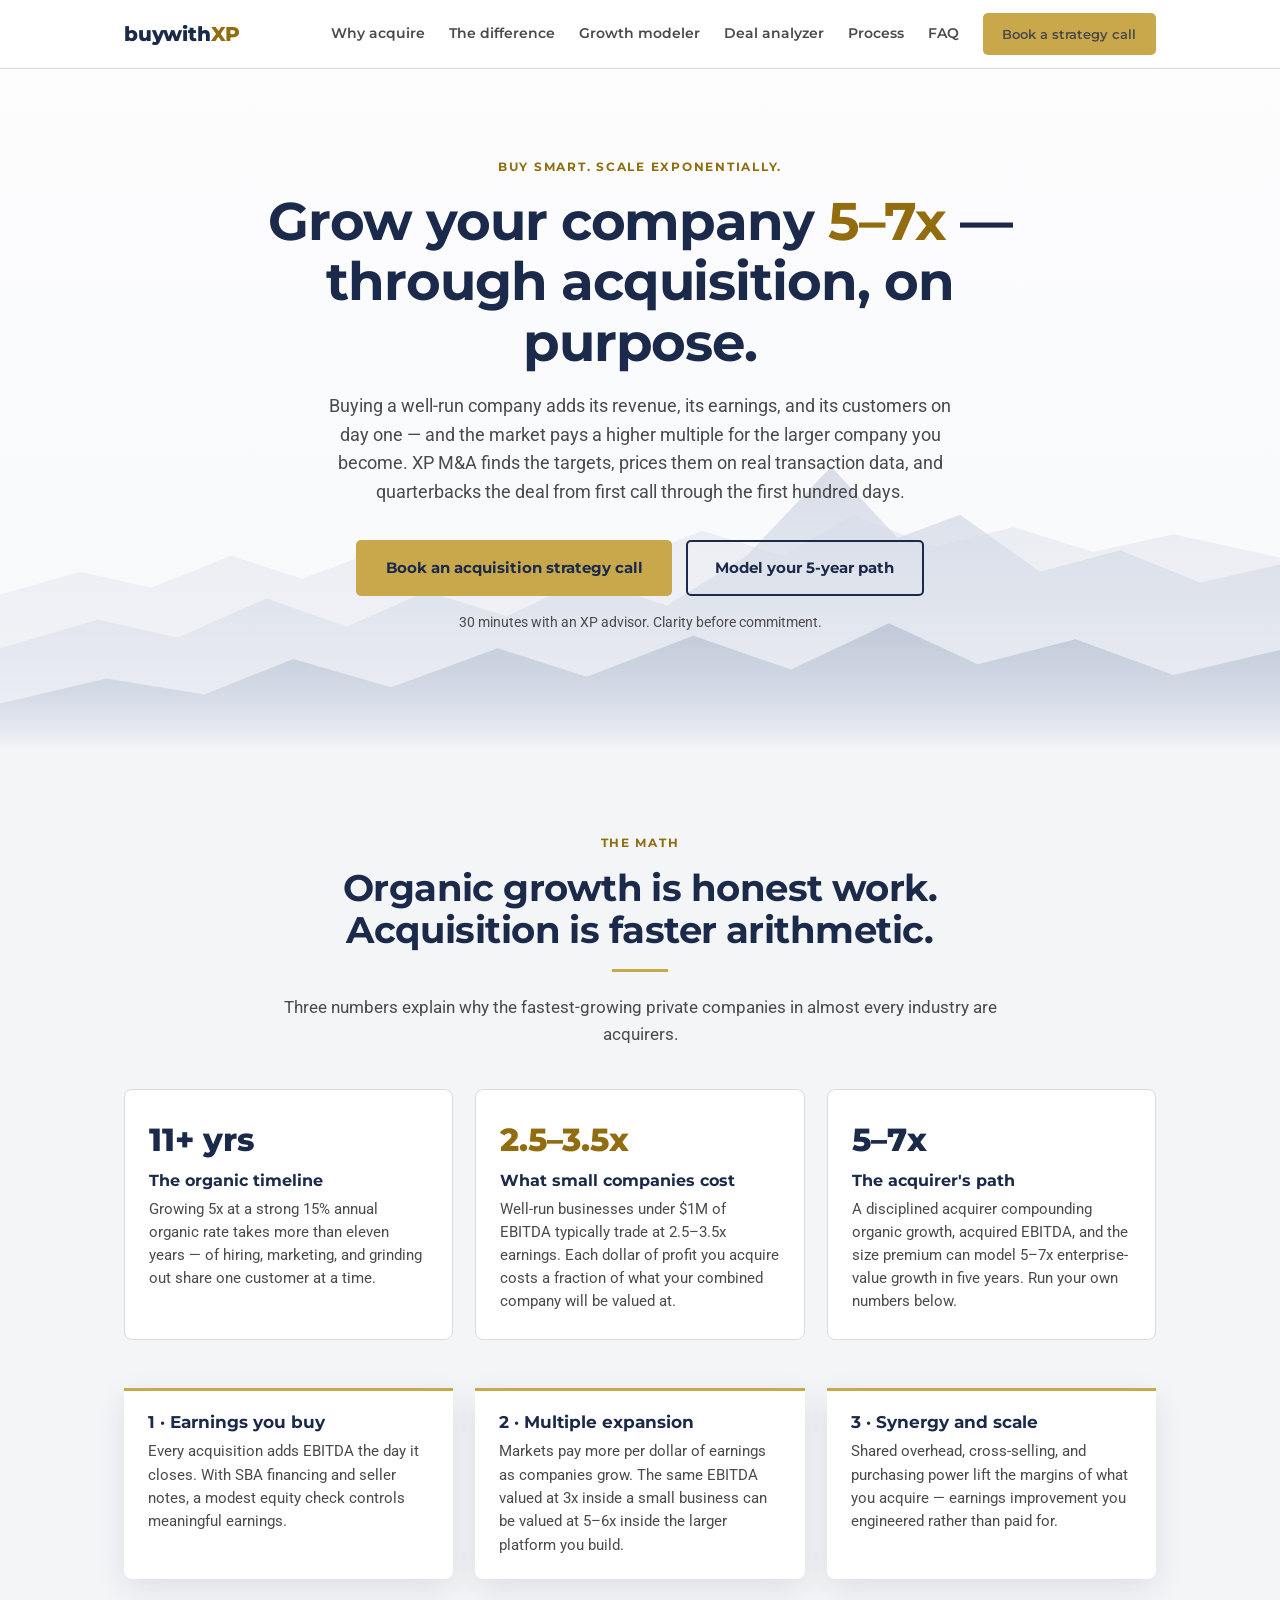
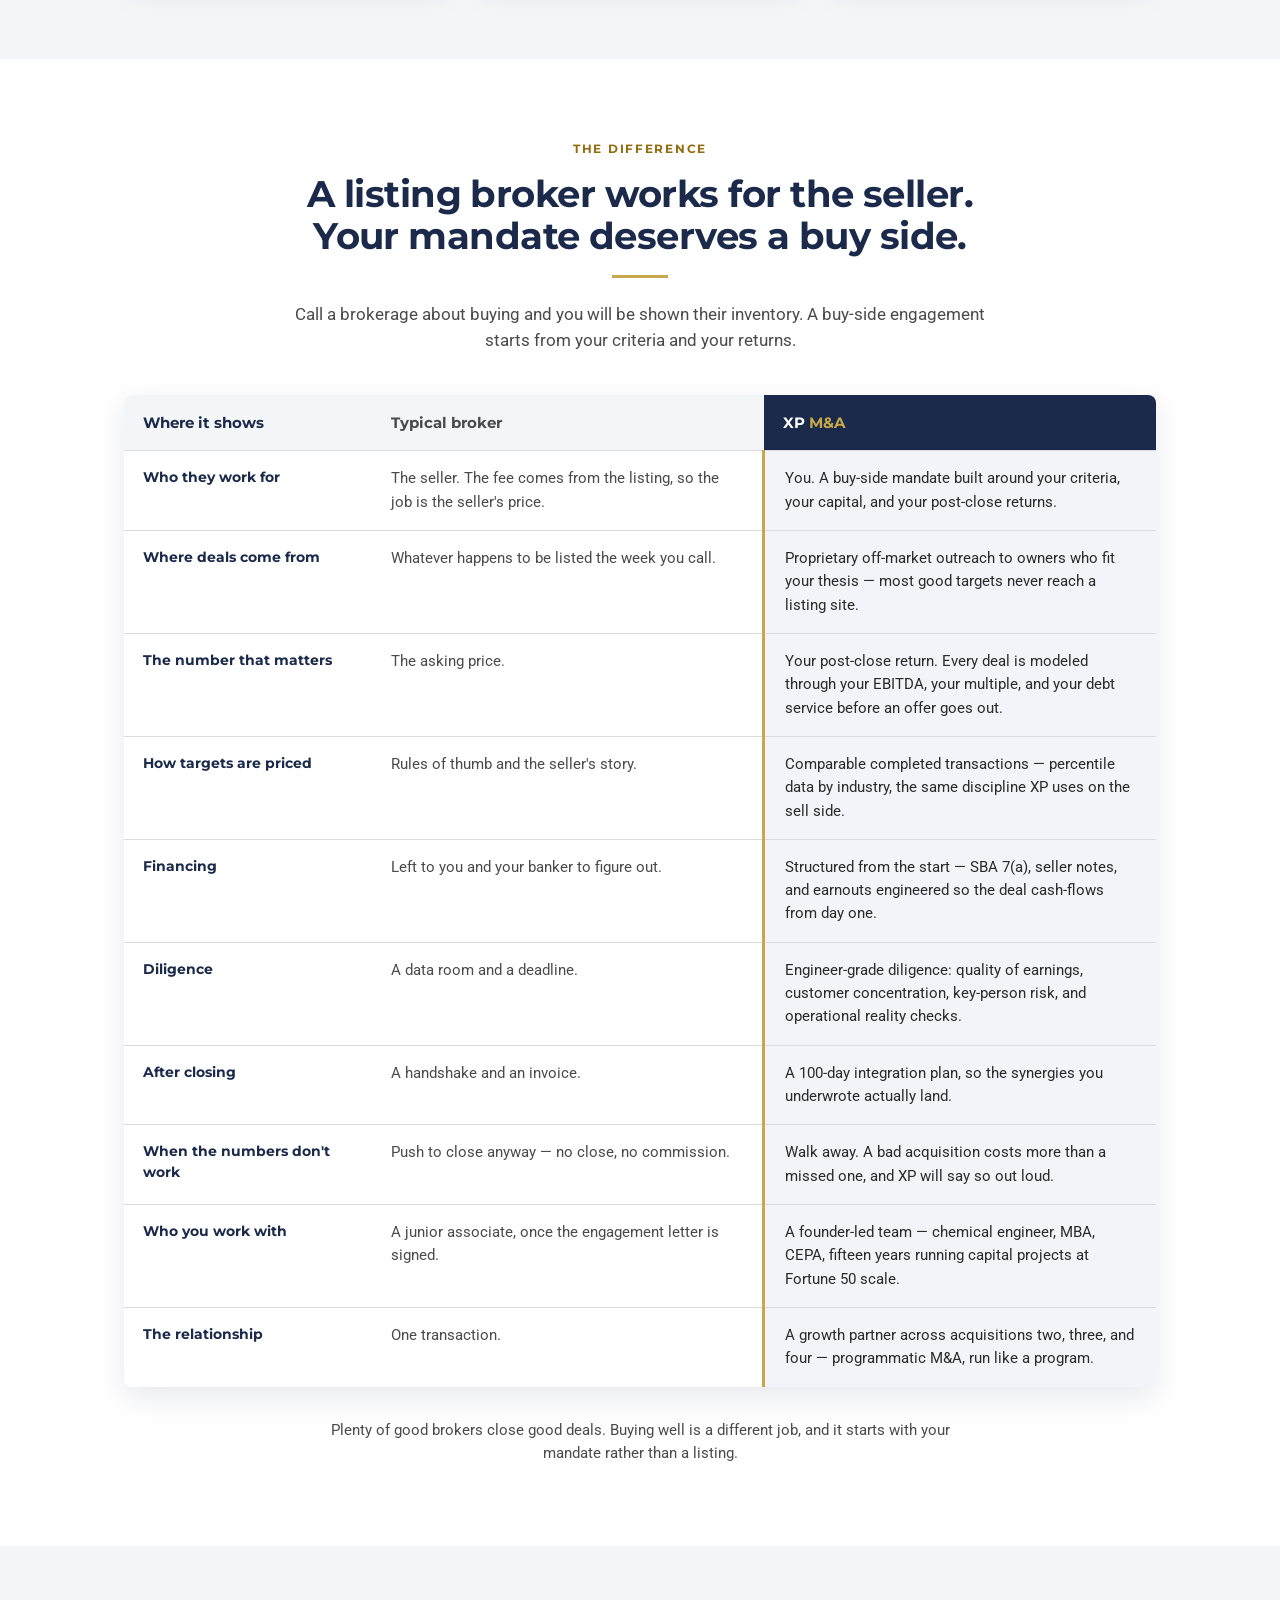
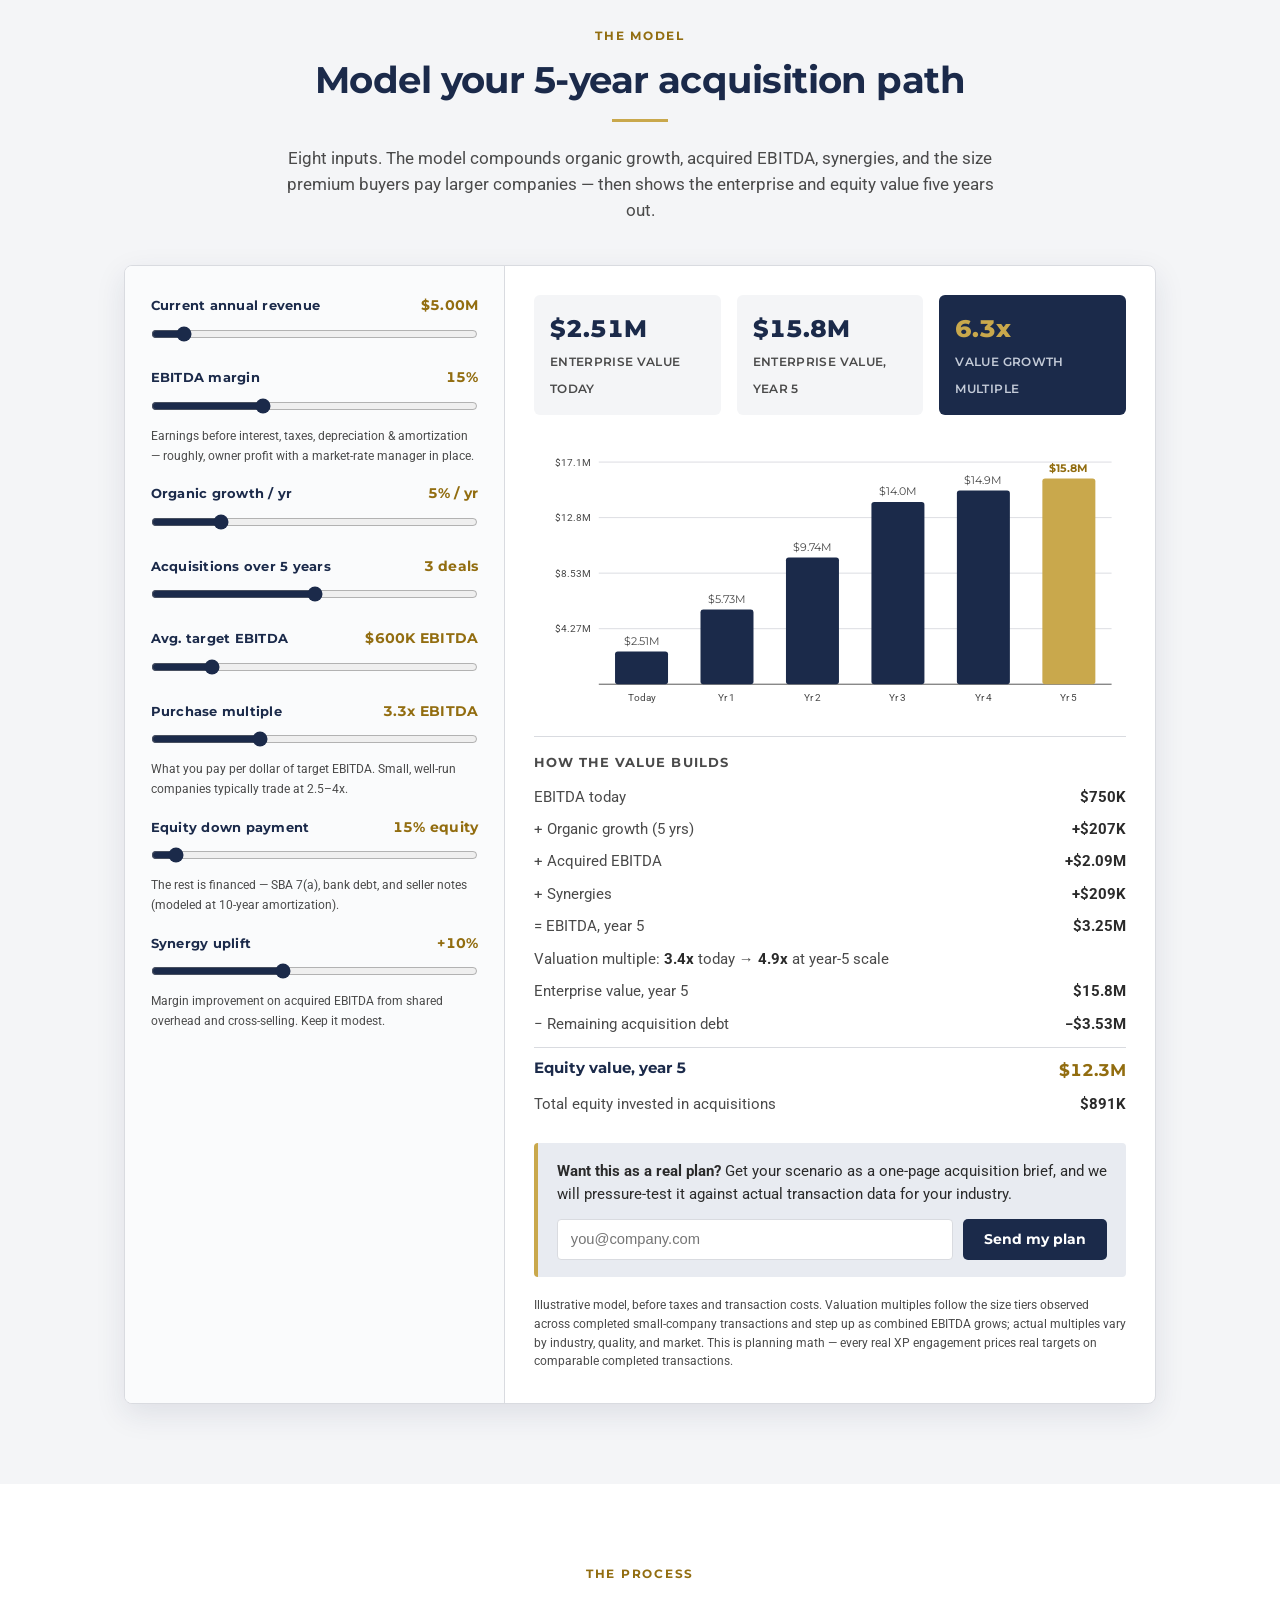
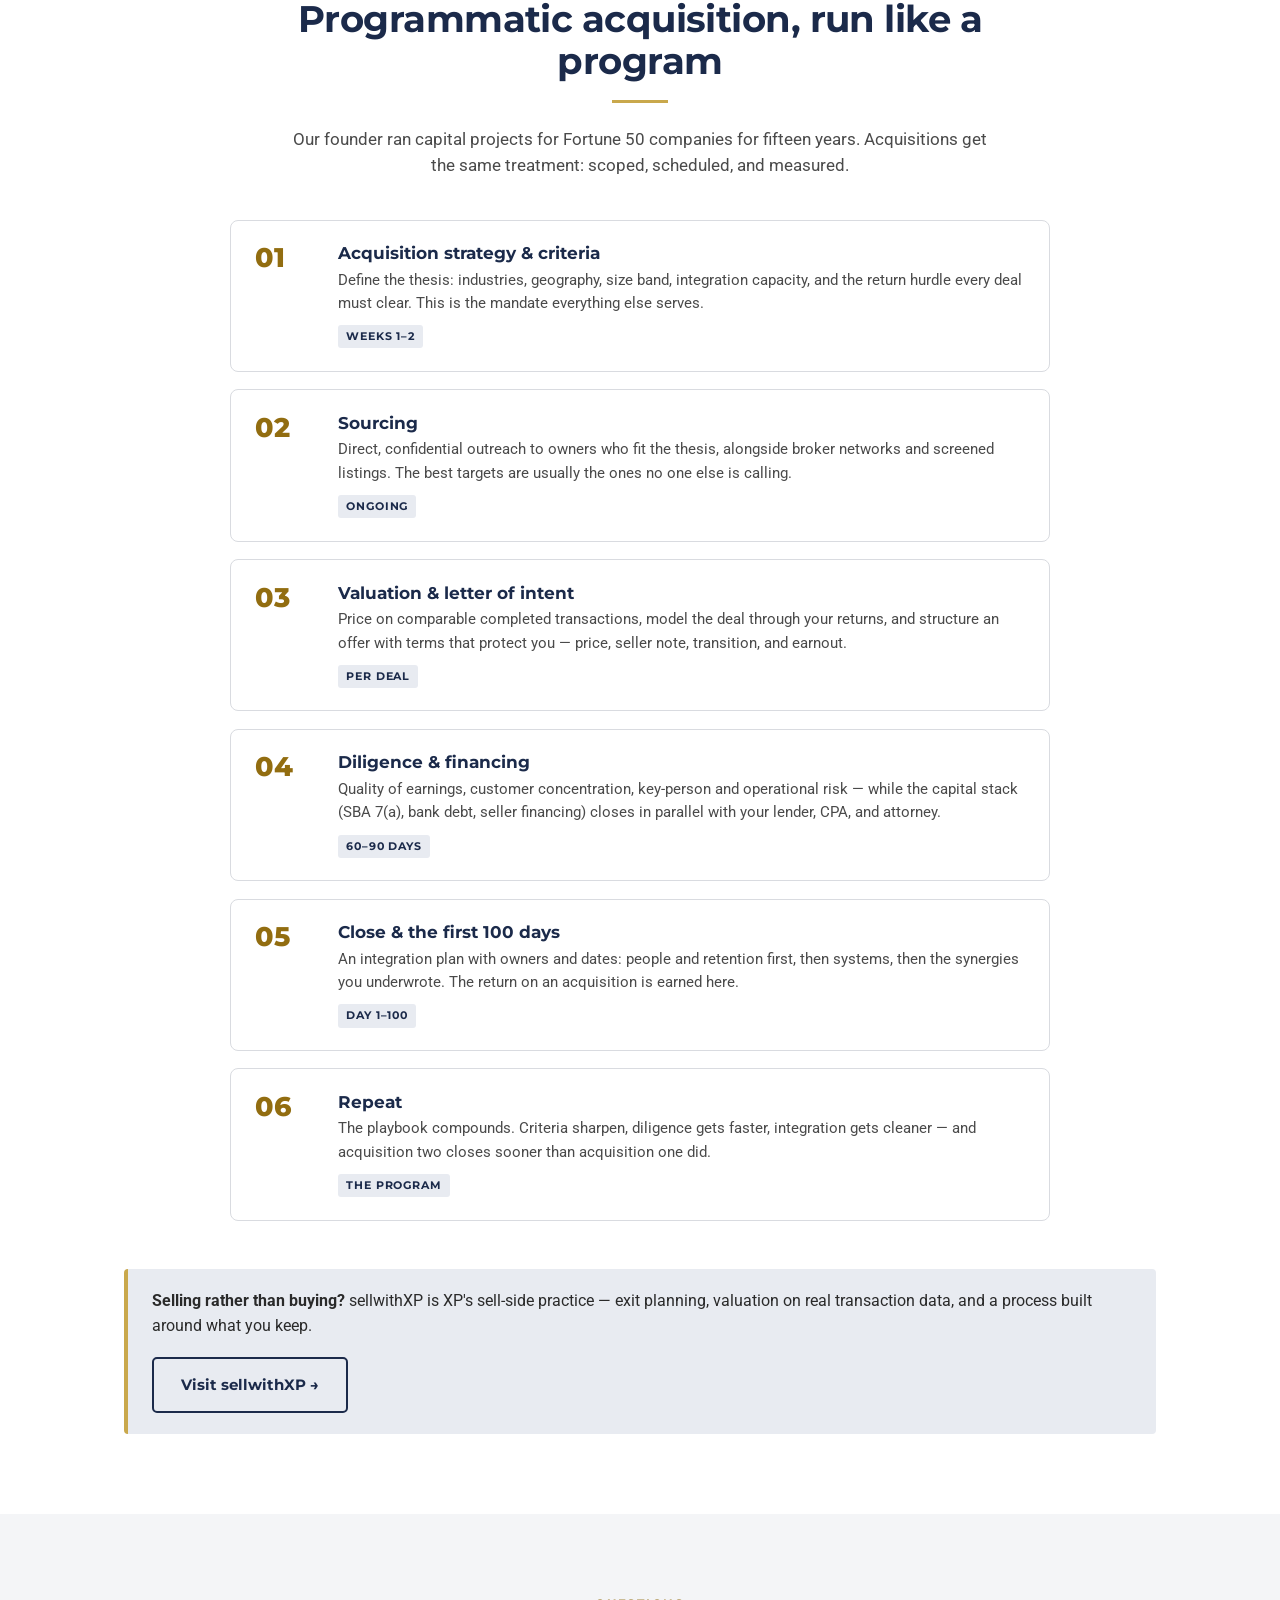
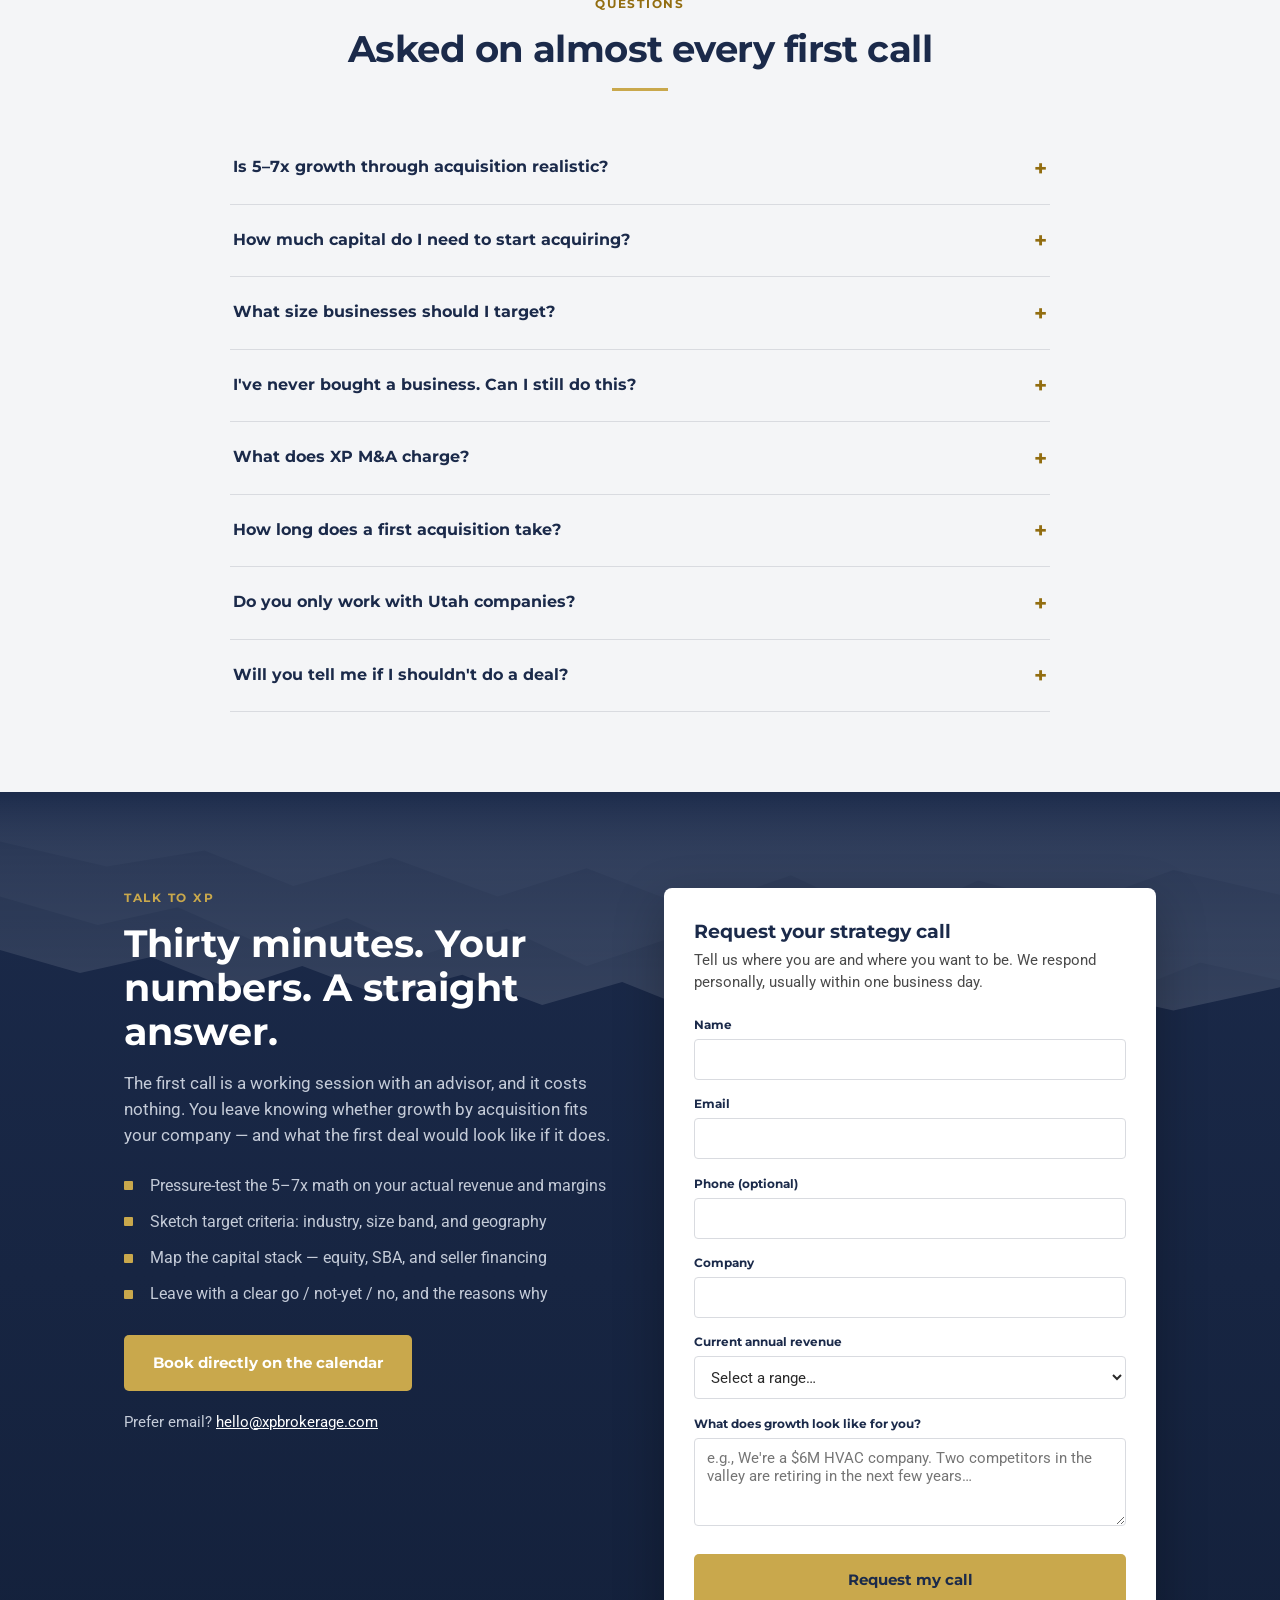
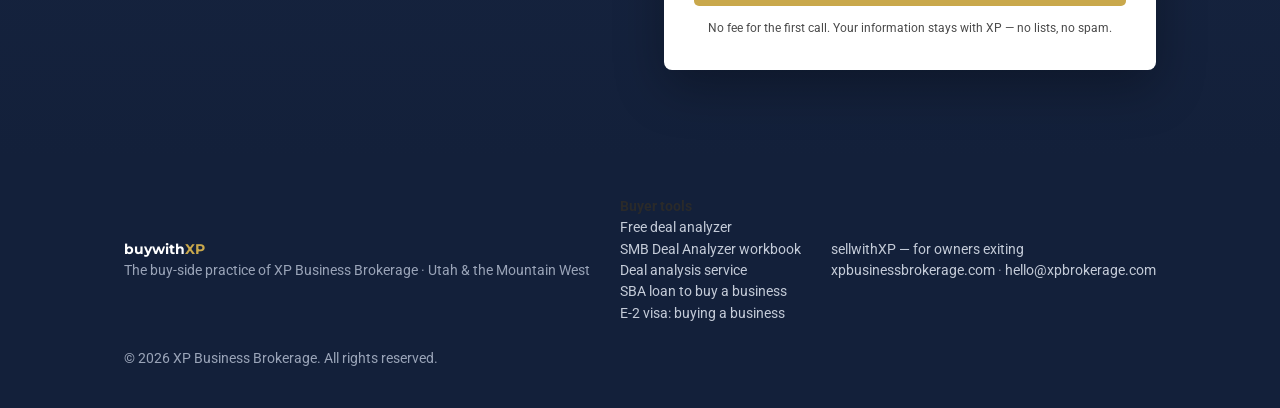
==== commit 90f509ac: "updated index and json to help references" ====
--- a/index.html
+++ b/index.html
@@ -29,8 +29,8 @@
     "name": "XP M&A — buywithXP",
     "url": "https://buywithxp.com/",
     "description": "Buy-side mergers & acquisitions advisory helping established companies grow through programmatic acquisition.",
-    "email": "adam@xpbrokerage.com",
-    "founder": { "@type": "Person", "name": "Adam McMurtrey", "jobTitle": "Founder, XP Business Brokerage" },
+    "email": "hello@xpbrokerage.com",
+    "founder": { "@type": "Person", "jobTitle": "Founder, XP Business Brokerage", "honorificSuffix": "CEPA, MBA, CMRP" },
     "areaServed": "Utah and the Mountain West",
     "parentOrganization": { "@type": "Organization", "name": "XP Business Brokerage", "url": "https://xpbusinessbrokerage.com/" },
     "sameAs": ["https://sellwithxp.com/", "https://xpbusinessbrokerage.com/"]
@@ -113,6 +113,7 @@
       <a href="#case">Why acquire</a>
       <a href="#compare">The difference</a>
       <a href="#modeler">Growth modeler</a>
+      <a href="/deal-analyzer">Deal analyzer</a>
       <a href="#process">Process</a>
       <a href="#faq">FAQ</a>
       <a href="#talk" class="btn btn-gold">Book a strategy call</a>
@@ -135,7 +136,7 @@
         <a class="btn btn-gold" href="#talk">Book an acquisition strategy call</a>
         <a class="btn btn-ghost" href="#modeler">Model your 5-year path</a>
       </div>
-      <p class="hero-note">30 minutes with Adam McMurtrey, founder of XP. Clarity before commitment.</p>
+      <p class="hero-note">30 minutes with an XP advisor. Clarity before commitment.</p>
     </div>
   </section>
 
@@ -246,7 +247,7 @@
           <tr>
             <td class="dim">Who you work with</td>
             <td class="them-cell">A junior associate, once the engagement letter is signed.</td>
-            <td class="us-cell">Adam McMurtrey — chemical engineer, MBA, CEPA, fifteen years running capital projects at Fortune 50 scale.</td>
+            <td class="us-cell">A founder-led team — chemical engineer, MBA, CEPA, fifteen years running capital projects at Fortune 50 scale.</td>
           </tr>
           <tr>
             <td class="dim">The relationship</td>
@@ -343,7 +344,7 @@
           </div>
 
           <div class="model-cta">
-            <p><strong>Want this as a real plan?</strong> Get your scenario as a one-page acquisition brief, and Adam will pressure-test it against actual transaction data for your industry.</p>
+            <p><strong>Want this as a real plan?</strong> Get your scenario as a one-page acquisition brief, and we will pressure-test it against actual transaction data for your industry.</p>
             <form id="planForm" novalidate>
               <input type="email" id="planEmail" name="email" placeholder="you@company.com" required aria-label="Your email">
               <button type="submit" class="btn btn-navy">Send my plan</button>
@@ -364,7 +365,7 @@
         <span class="kicker">The process</span>
         <h2>Programmatic acquisition, run like a program</h2>
         <hr class="gold-rule center">
-        <p class="lede">Adam ran capital projects for Fortune 50 companies for fifteen years. Acquisitions get the same treatment: scoped, scheduled, and measured.</p>
+        <p class="lede">Our founder ran capital projects for Fortune 50 companies for fifteen years. Acquisitions get the same treatment: scoped, scheduled, and measured.</p>
       </div>
 
       <div class="steps">
@@ -414,7 +415,7 @@
 
       <div class="crosslink reveal" style="margin-top:3rem;">
         <p><strong>Selling rather than buying?</strong> sellwithXP is XP's sell-side practice — exit planning, valuation on real transaction data, and a process built around what you keep.</p>
-        <a class="btn btn-ghost" href="https://sellwithxp.com/">Visit sellwithXP →</a>
+        <a class="btn btn-ghost" href="https://www.sellwithxp.com/">Visit sellwithXP →</a>
       </div>
     </div>
   </section>
@@ -493,7 +494,7 @@
         <div class="talk-copy reveal">
           <span class="kicker">Talk to XP</span>
           <h2>Thirty minutes. Your numbers. A straight answer.</h2>
-          <p class="lede">The first call is a working session with Adam, and it costs nothing. You leave knowing whether growth by acquisition fits your company — and what the first deal would look like if it does.</p>
+          <p class="lede">The first call is a working session with an advisor, and it costs nothing. You leave knowing whether growth by acquisition fits your company — and what the first deal would look like if it does.</p>
           <ul class="talk-points">
             <li>Pressure-test the 5–7x math on your actual revenue and margins</li>
             <li>Sketch target criteria: industry, size band, and geography</li>
@@ -501,12 +502,12 @@
             <li>Leave with a clear go / not-yet / no, and the reasons why</li>
           </ul>
           <a class="btn btn-gold" id="bookBtn" href="#talk-form">Book directly on the calendar</a>
-          <p class="talk-alt" style="margin-top:1.2rem;">Prefer email? <a href="mailto:adam@xpbrokerage.com">adam@xpbrokerage.com</a></p>
+          <p class="talk-alt" style="margin-top:1.2rem;">Prefer email? <a href="mailto:hello@xpbrokerage.com">hello@xpbrokerage.com</a></p>
         </div>
 
         <div class="cta-panel reveal" id="talk-form">
           <h3>Request your strategy call</h3>
-          <p>Tell us where you are and where you want to be. Adam responds personally, usually within one business day.</p>
+          <p>Tell us where you are and where you want to be. We respond personally, usually within one business day.</p>
           <form id="contactForm" novalidate>
             <label for="cfName">Name</label>
             <input type="text" id="cfName" name="name" autocomplete="name" required>
@@ -551,8 +552,16 @@
       The buy-side practice of XP Business Brokerage · Utah &amp; the Mountain West
     </div>
     <div>
-      <a href="https://sellwithxp.com/">sellwithXP — for owners exiting</a><br>
-      <a href="https://xpbusinessbrokerage.com/">xpbusinessbrokerage.com</a> · <a href="mailto:adam@xpbrokerage.com">adam@xpbrokerage.com</a>
+      <strong>Buyer tools</strong><br>
+      <a href="/deal-analyzer">Free deal analyzer</a><br>
+      <a href="/buy">SMB Deal Analyzer workbook</a><br>
+      <a href="/deal-analysis">Deal analysis service</a><br>
+      <a href="/sba-loan-to-buy-a-business">SBA loan to buy a business</a><br>
+      <a href="/e2-visa-buy-a-business">E-2 visa: buying a business</a>
+    </div>
+    <div>
+      <a href="https://www.sellwithxp.com/">sellwithXP — for owners exiting</a><br>
+      <a href="https://xpbusinessbrokerage.com/">xpbusinessbrokerage.com</a> · <a href="mailto:hello@xpbrokerage.com">hello@xpbrokerage.com</a>
     </div>
     <div>© 2026 XP Business Brokerage. All rights reserved.</div>
   </div>
